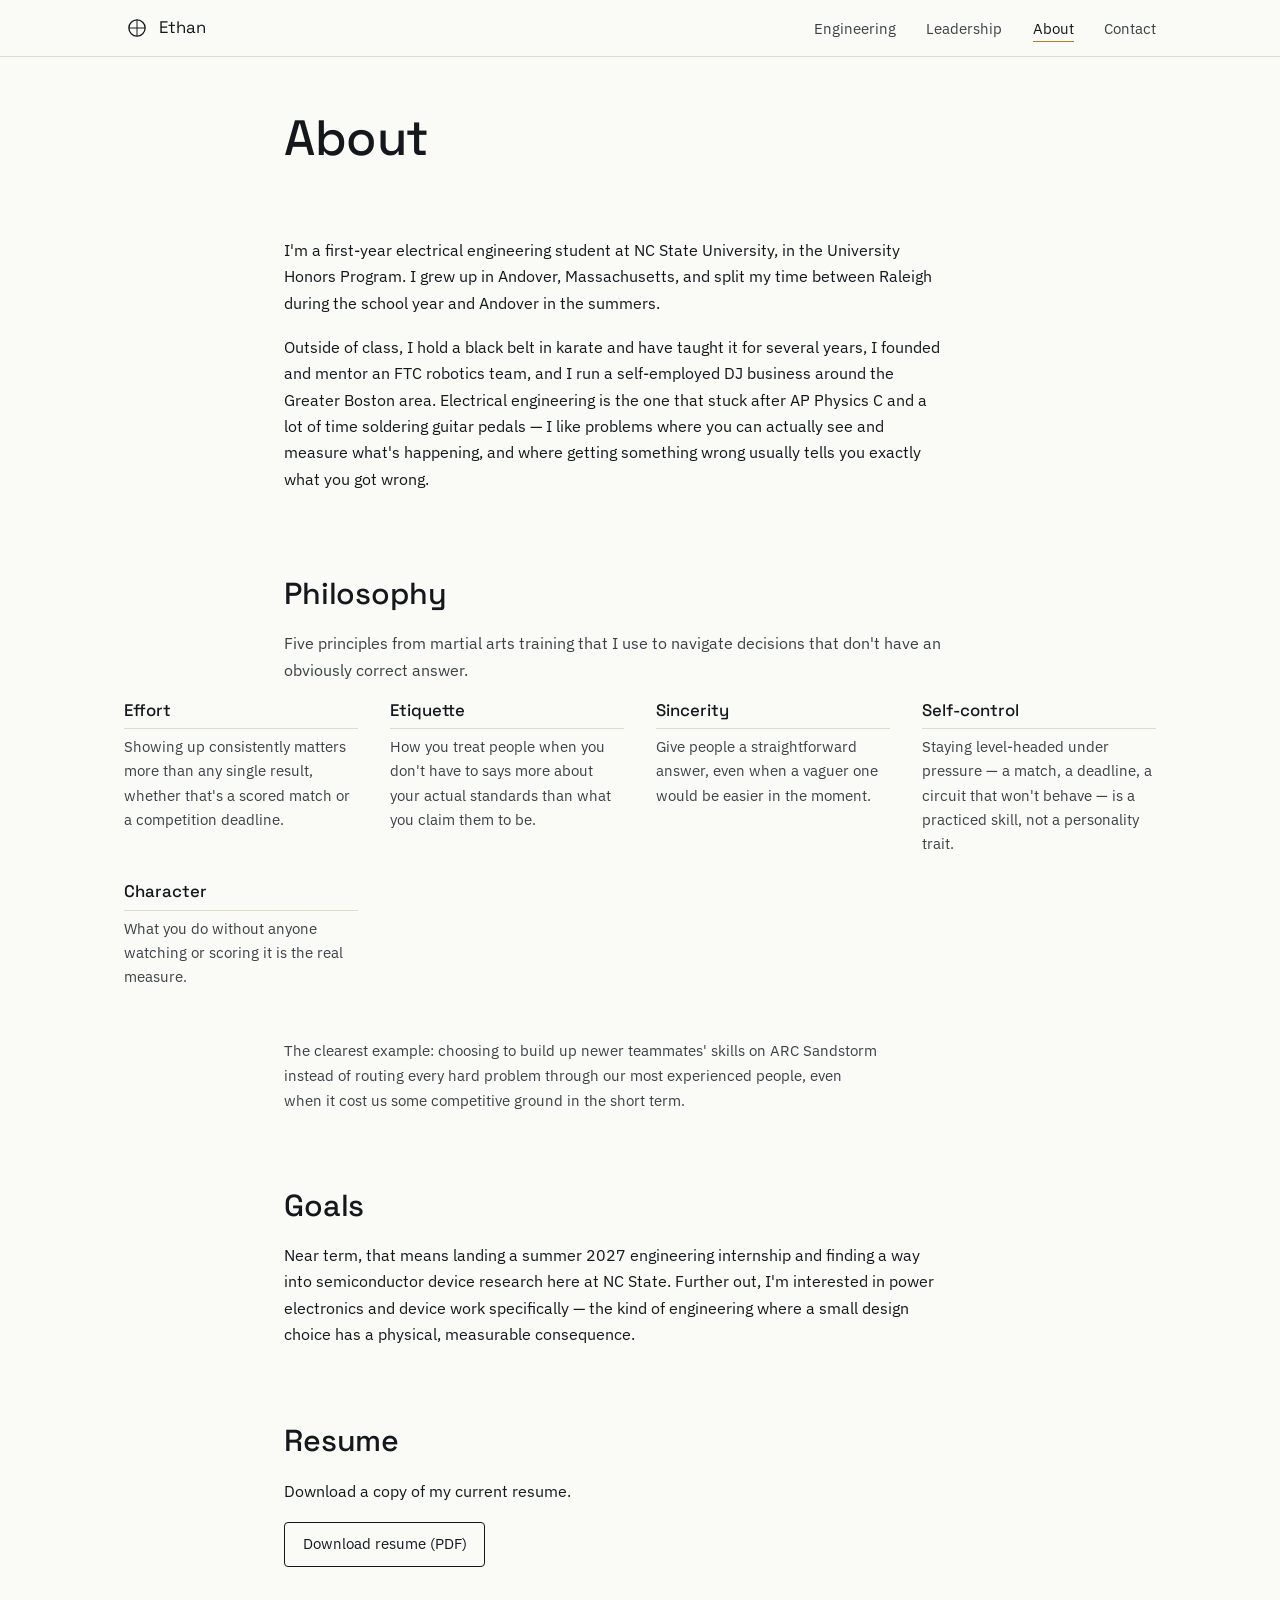
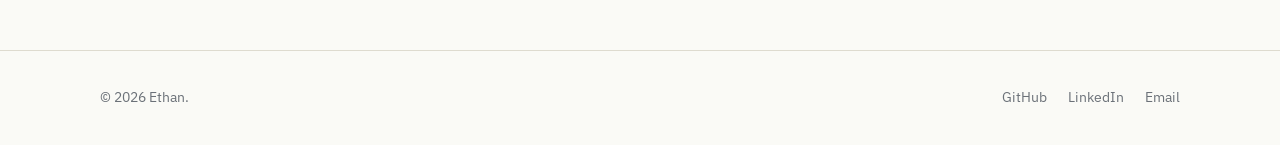
==== about.html @ 5ff0683a "Add files via upload First upload of site files." ====
<!DOCTYPE html>
<html lang="en">
<head>
<meta charset="UTF-8">
<meta name="viewport" content="width=device-width, initial-scale=1.0">
<title>About | Ethan</title>
<meta name="description" content="Background, the principles behind decisions, and where to find the resume.">
<link rel="preconnect" href="https://fonts.googleapis.com">
<link rel="preconnect" href="https://fonts.gstatic.com" crossorigin>
<link href="https://fonts.googleapis.com/css2?family=IBM+Plex+Mono:wght@400;500&family=IBM+Plex+Sans:wght@400;500&family=Space+Grotesk:wght@500;600&display=swap" rel="stylesheet">
<link rel="stylesheet" href="css/style.css">
<link rel="icon" href="images/favicon.svg" type="image/svg+xml">
</head>
<body>

<nav class="site-nav">
  <div class="nav-row">
    <a class="brand" href="index.html">
      <svg viewBox="0 0 32 32" aria-hidden="true"><circle cx="16" cy="16" r="10" fill="none" stroke="currentColor" stroke-width="1.6"/><path d="M16 6v20M6 16h20" stroke="currentColor" stroke-width="1.2"/></svg>
      Ethan
    </a>
    <button class="nav-toggle" aria-label="Toggle navigation" aria-expanded="false"><span></span></button>
    <ul class="nav-links">
      <li><a href="engineering.html">Engineering</a></li>
      <li><a href="leadership.html">Leadership</a></li>
      <li><a href="about.html" aria-current="page">About</a></li>
      <li><a href="contact.html">Contact</a></li>
    </ul>
  </div>
</nav>

<div class="page-head">
  <h1>About</h1>
</div>

<section class="max-doc tight" style="padding-bottom: 1rem;">
  <p>I'm a first-year electrical engineering student at NC State University, in the University Honors Program. I grew up in Andover, Massachusetts, and split my time between Raleigh during the school year and Andover in the summers.</p>
  <p>Outside of class, I hold a black belt in karate and have taught it for several years, I founded and mentor an FTC robotics team, and I run a self-employed DJ business around the Greater Boston area. Electrical engineering is the one that stuck after AP Physics C and a lot of time soldering guitar pedals — I like problems where you can actually see and measure what's happening, and where getting something wrong usually tells you exactly what you got wrong.</p>
</section>

<section>
  <div class="max-doc" style="padding: 0 1.5rem;">
    <h2>Philosophy</h2>
    <p style="color: var(--ink-soft);">Five principles from martial arts training that I use to navigate decisions that don't have an obviously correct answer.</p>
  </div>
  <div class="principles">
    <div class="principle"><h4>Effort</h4><p>Showing up consistently matters more than any single result, whether that's a scored match or a competition deadline.</p></div>
    <div class="principle"><h4>Etiquette</h4><p>How you treat people when you don't have to says more about your actual standards than what you claim them to be.</p></div>
    <div class="principle"><h4>Sincerity</h4><p>Give people a straightforward answer, even when a vaguer one would be easier in the moment.</p></div>
    <div class="principle"><h4>Self-control</h4><p>Staying level-headed under pressure — a match, a deadline, a circuit that won't behave — is a practiced skill, not a personality trait.</p></div>
    <div class="principle"><h4>Character</h4><p>What you do without anyone watching or scoring it is the real measure.</p></div>
  </div>
  <div class="max-doc" style="padding: 0 1.5rem;">
    <p style="color: var(--ink-soft); font-size: 0.95rem;">The clearest example: choosing to build up newer teammates' skills on ARC Sandstorm instead of routing every hard problem through our most experienced people, even when it cost us some competitive ground in the short term.</p>
  </div>
</section>

<section class="max-doc" style="padding-top: 0.5rem;">
  <h2>Goals</h2>
  <p>Near term, that means landing a summer 2027 engineering internship and finding a way into semiconductor device research here at NC State. Further out, I'm interested in power electronics and device work specifically — the kind of engineering where a small design choice has a physical, measurable consequence.</p>
</section>

<section class="max-doc" style="padding-top: 0.5rem;">
  <h2>Resume</h2>
  <p>Download a copy of my current resume.</p>
  <a class="btn" href="resume.pdf">Download resume (PDF)</a>
  <!-- Add your resume.pdf file to this folder before deploying, or point this href elsewhere -->
</section>

<footer class="site-footer">
  <div class="footer-row">
    <span>&copy; 2026 Ethan.</span>
    <ul class="footer-links">
      <li><a href="https://github.com/yourusername">GitHub</a></li>
      <li><a href="https://linkedin.com/in/yourusername">LinkedIn</a></li>
      <li><a href="mailto:you@example.com">Email</a></li>
    </ul>
  </div>
</footer>

<script src="js/main.js"></script>
</body>
</html>
---- css/style.css ----
/* ==========================================================================
   Design tokens
   ========================================================================== */
:root {
  --paper: #FAFAF6;
  --panel: #F2F0E7;
  --panel-line: #E2DFD2;
  --ink: #14181C;
  --ink-soft: #3C4147;
  --ink-muted: #6B7178;
  --line: #DEDBCF;
  --accent: #A97F2B;
  --accent-deep: #7C5D1E;
  --accent-paper: #F3ECDA;

  --font-display: 'Space Grotesk', sans-serif;
  --font-body: 'IBM Plex Sans', sans-serif;
  --font-mono: 'IBM Plex Mono', monospace;

  --max-doc: 760px;
  --max-wide: 1080px;
  --gap: 1.5rem;
}

/* ==========================================================================
   Reset & base
   ========================================================================== */
*, *::before, *::after { box-sizing: border-box; }
html { scroll-behavior: smooth; }
@media (prefers-reduced-motion: reduce) {
  html { scroll-behavior: auto; }
  * { animation-duration: 0.01ms !important; animation-iteration-count: 1 !important; transition-duration: 0.01ms !important; }
}

body {
  margin: 0;
  background: var(--paper);
  color: var(--ink);
  font-family: var(--font-body);
  font-size: 16px;
  line-height: 1.65;
  -webkit-font-smoothing: antialiased;
}

h1, h2, h3, h4 {
  font-family: var(--font-display);
  font-weight: 500;
  line-height: 1.15;
  margin: 0 0 0.6em;
  color: var(--ink);
}

h1 { font-size: clamp(2.1rem, 4vw, 3.1rem); letter-spacing: -0.01em; }
h2 { font-size: clamp(1.5rem, 2.6vw, 1.9rem); letter-spacing: -0.005em; }
h3 { font-size: 1.2rem; }

p { margin: 0 0 1.1em; max-width: 66ch; }
a { color: var(--ink); }

.max-doc { max-width: var(--max-doc); margin-left: auto; margin-right: auto; }
.max-wide { max-width: var(--max-wide); margin-left: auto; margin-right: auto; }

section { padding: 3.2rem 1.5rem; }
.tight { padding-top: 1rem; }

:focus-visible {
  outline: 2px solid var(--accent);
  outline-offset: 3px;
}

/* ==========================================================================
   Nav
   ========================================================================== */
.site-nav {
  position: sticky;
  top: 0;
  z-index: 20;
  background: rgba(250, 250, 246, 0.92);
  backdrop-filter: blur(6px);
  border-bottom: 1px solid var(--line);
}

.nav-row {
  max-width: var(--max-wide);
  margin: 0 auto;
  padding: 0.9rem 1.5rem;
  display: flex;
  align-items: center;
  justify-content: space-between;
}

.brand {
  display: flex;
  align-items: center;
  gap: 0.55rem;
  text-decoration: none;
  color: var(--ink);
  font-family: var(--font-display);
  font-size: 1.05rem;
}

.brand svg { width: 26px; height: 26px; flex: none; }

.nav-links {
  display: flex;
  gap: 1.9rem;
  list-style: none;
  margin: 0;
  padding: 0;
}

.nav-links a {
  text-decoration: none;
  color: var(--ink-soft);
  font-size: 0.96rem;
  padding-bottom: 3px;
  border-bottom: 1px solid transparent;
  transition: border-color 0.15s ease, color 0.15s ease;
}

.nav-links a:hover,
.nav-links a[aria-current="page"] {
  color: var(--ink);
  border-bottom-color: var(--accent);
}

.nav-toggle {
  display: none;
  background: none;
  border: 1px solid var(--line);
  border-radius: 4px;
  width: 38px;
  height: 34px;
  cursor: pointer;
}
.nav-toggle span, .nav-toggle::before, .nav-toggle::after {
  content: "";
  display: block;
  width: 18px;
  height: 1.5px;
  background: var(--ink);
  margin: 4px auto;
}

@media (max-width: 720px) {
  .nav-toggle { display: block; }
  .nav-links {
    position: absolute;
    top: 100%;
    left: 0;
    right: 0;
    background: var(--paper);
    border-bottom: 1px solid var(--line);
    flex-direction: column;
    gap: 0;
    padding: 0.5rem 1.5rem 1rem;
    display: none;
  }
  .nav-links.open { display: flex; }
  .nav-links a { display: block; padding: 0.65rem 0; border-bottom: 1px solid var(--line); }
  .nav-links a:hover, .nav-links a[aria-current="page"] { border-bottom-color: var(--line); }
}

/* ==========================================================================
   Hero
   ========================================================================== */
.hero {
  padding: 4rem 1.5rem 3rem;
  display: grid;
  grid-template-columns: 1.3fr 1fr;
  gap: 3rem;
  max-width: var(--max-wide);
  margin: 0 auto;
  align-items: start;
  opacity: 0;
  animation: rise 0.6s ease forwards;
}

@keyframes rise {
  from { opacity: 0; transform: translateY(10px); }
  to { opacity: 1; transform: translateY(0); }
}
@media (prefers-reduced-motion: reduce) {
  .hero { animation: none; opacity: 1; }
}

.hero .lede { font-size: 1.1rem; color: var(--ink-soft); max-width: 52ch; }

.spec-panel {
  border: 1px solid var(--line);
  background: var(--panel);
  border-radius: 6px;
  padding: 1.4rem 1.5rem;
}

.spec-panel h2 {
  font-size: 0.82rem;
  font-family: var(--font-mono);
  font-weight: 400;
  text-transform: none;
  color: var(--ink-muted);
  margin-bottom: 1rem;
  letter-spacing: 0.01em;
}

.spec-row {
  display: flex;
  justify-content: space-between;
  gap: 1rem;
  font-family: var(--font-mono);
  font-size: 0.86rem;
  padding: 0.5rem 0;
  border-top: 1px solid var(--panel-line);
}
.spec-row:first-of-type { border-top: none; }
.spec-row dt { color: var(--ink-muted); }
.spec-row dd { margin: 0; text-align: right; color: var(--ink); }

@media (max-width: 860px) {
  .hero { grid-template-columns: 1fr; }
}

/* ==========================================================================
   Pillar grid (home)
   ========================================================================== */
.pillars {
  max-width: var(--max-wide);
  margin: 0 auto;
  padding: 1rem 1.5rem 3.5rem;
  display: grid;
  grid-template-columns: repeat(3, 1fr);
  gap: 1.25rem;
}

.pillar {
  border: 1px solid var(--line);
  border-radius: 6px;
  padding: 1.6rem;
  text-decoration: none;
  color: var(--ink);
  display: block;
  transition: border-color 0.15s ease, background 0.15s ease;
}
.pillar:hover { border-color: var(--accent); background: var(--accent-paper); }

.pillar svg { width: 30px; height: 30px; stroke: var(--accent-deep); margin-bottom: 1rem; }
.pillar h3 { margin-bottom: 0.4rem; }
.pillar p { font-size: 0.94rem; color: var(--ink-soft); margin-bottom: 0; }

@media (max-width: 860px) {
  .pillars { grid-template-columns: 1fr; }
}

/* ==========================================================================
   Feature callout (home)
   ========================================================================== */
.feature {
  max-width: var(--max-wide);
  margin: 0 auto 3.5rem;
  padding: 0 1.5rem;
}

.feature-panel {
  border: 1px solid var(--line);
  border-left: 3px solid var(--accent);
  border-radius: 0 6px 6px 0;
  padding: 1.8rem 2rem;
  display: grid;
  grid-template-columns: 1fr auto;
  gap: 1.5rem;
  align-items: center;
}

.feature-panel p { margin-bottom: 0.9rem; color: var(--ink-soft); }
.feature-panel .cta { white-space: nowrap; }

@media (max-width: 700px) {
  .feature-panel { grid-template-columns: 1fr; }
}

/* ==========================================================================
   Links / buttons
   ========================================================================== */
.link {
  color: var(--accent-deep);
  text-decoration: underline;
  text-decoration-color: var(--line);
  text-underline-offset: 3px;
  transition: text-decoration-color 0.15s ease;
}
.link:hover { text-decoration-color: var(--accent-deep); }

.btn {
  display: inline-block;
  border: 1px solid var(--ink);
  color: var(--ink);
  text-decoration: none;
  padding: 0.6rem 1.1rem;
  border-radius: 4px;
  font-size: 0.92rem;
  transition: background 0.15s ease, color 0.15s ease;
}
.btn:hover { background: var(--ink); color: var(--paper); }

/* ==========================================================================
   Page header (interior pages)
   ========================================================================== */
.page-head {
  max-width: var(--max-doc);
  margin: 0 auto;
  padding: 3.2rem 1.5rem 1.6rem;
}
.page-head p { color: var(--ink-soft); font-size: 1.05rem; }

/* ==========================================================================
   Entry (project / role) blocks
   ========================================================================== */
.entry-group {
  max-width: var(--max-wide);
  margin: 0 auto;
  padding: 0 1.5rem 3rem;
}

.entry {
  border-top: 1px solid var(--line);
  padding: 2.2rem 0;
  display: grid;
  grid-template-columns: 220px 1fr;
  gap: 2rem;
}

.entry:last-child { border-bottom: 1px solid var(--line); }

.entry .thumb {
  border: 1px dashed var(--line);
  border-radius: 6px;
  aspect-ratio: 4 / 3;
  display: flex;
  align-items: center;
  justify-content: center;
  color: var(--ink-muted);
  font-size: 0.82rem;
  text-align: center;
  padding: 1rem;
  background: var(--panel);
}

.entry-body h3 { margin-bottom: 0.5rem; }

.spec-strip {
  display: flex;
  flex-wrap: wrap;
  gap: 0.4rem 1.4rem;
  font-family: var(--font-mono);
  font-size: 0.82rem;
  color: var(--ink-muted);
  margin: 0.6rem 0 1rem;
  padding-bottom: 1rem;
  border-bottom: 1px solid var(--panel-line);
}
.spec-strip span b { color: var(--ink-soft); font-weight: 400; }

.status-tag {
  display: inline-block;
  font-family: var(--font-mono);
  font-size: 0.78rem;
  color: var(--accent-deep);
  border: 1px solid var(--accent);
  background: var(--accent-paper);
  border-radius: 3px;
  padding: 0.1rem 0.5rem;
}

.entry.no-thumb { grid-template-columns: 1fr; }

@media (max-width: 720px) {
  .entry { grid-template-columns: 1fr; }
  .entry .thumb { aspect-ratio: 16 / 9; }
}

/* ==========================================================================
   Philosophy list (about)
   ========================================================================== */
.principles {
  max-width: var(--max-wide);
  margin: 0 auto;
  padding: 0 1.5rem 3rem;
  display: grid;
  grid-template-columns: repeat(auto-fit, minmax(190px, 1fr));
  gap: 1.6rem 2rem;
}

.principle h4 {
  font-family: var(--font-display);
  font-size: 1.05rem;
  margin-bottom: 0.4rem;
  padding-bottom: 0.5rem;
  border-bottom: 1px solid var(--line);
}
.principle p { font-size: 0.92rem; color: var(--ink-soft); margin-bottom: 0; }

/* ==========================================================================
   Footer
   ========================================================================== */
.site-footer {
  border-top: 1px solid var(--line);
  margin-top: 2rem;
  padding: 2.2rem 1.5rem;
}
.footer-row {
  max-width: var(--max-wide);
  margin: 0 auto;
  display: flex;
  justify-content: space-between;
  flex-wrap: wrap;
  gap: 1rem;
  font-size: 0.88rem;
  color: var(--ink-muted);
}
.footer-links { display: flex; gap: 1.3rem; list-style: none; margin: 0; padding: 0; }
.footer-links a { color: var(--ink-muted); text-decoration: none; }
.footer-links a:hover { color: var(--accent-deep); }
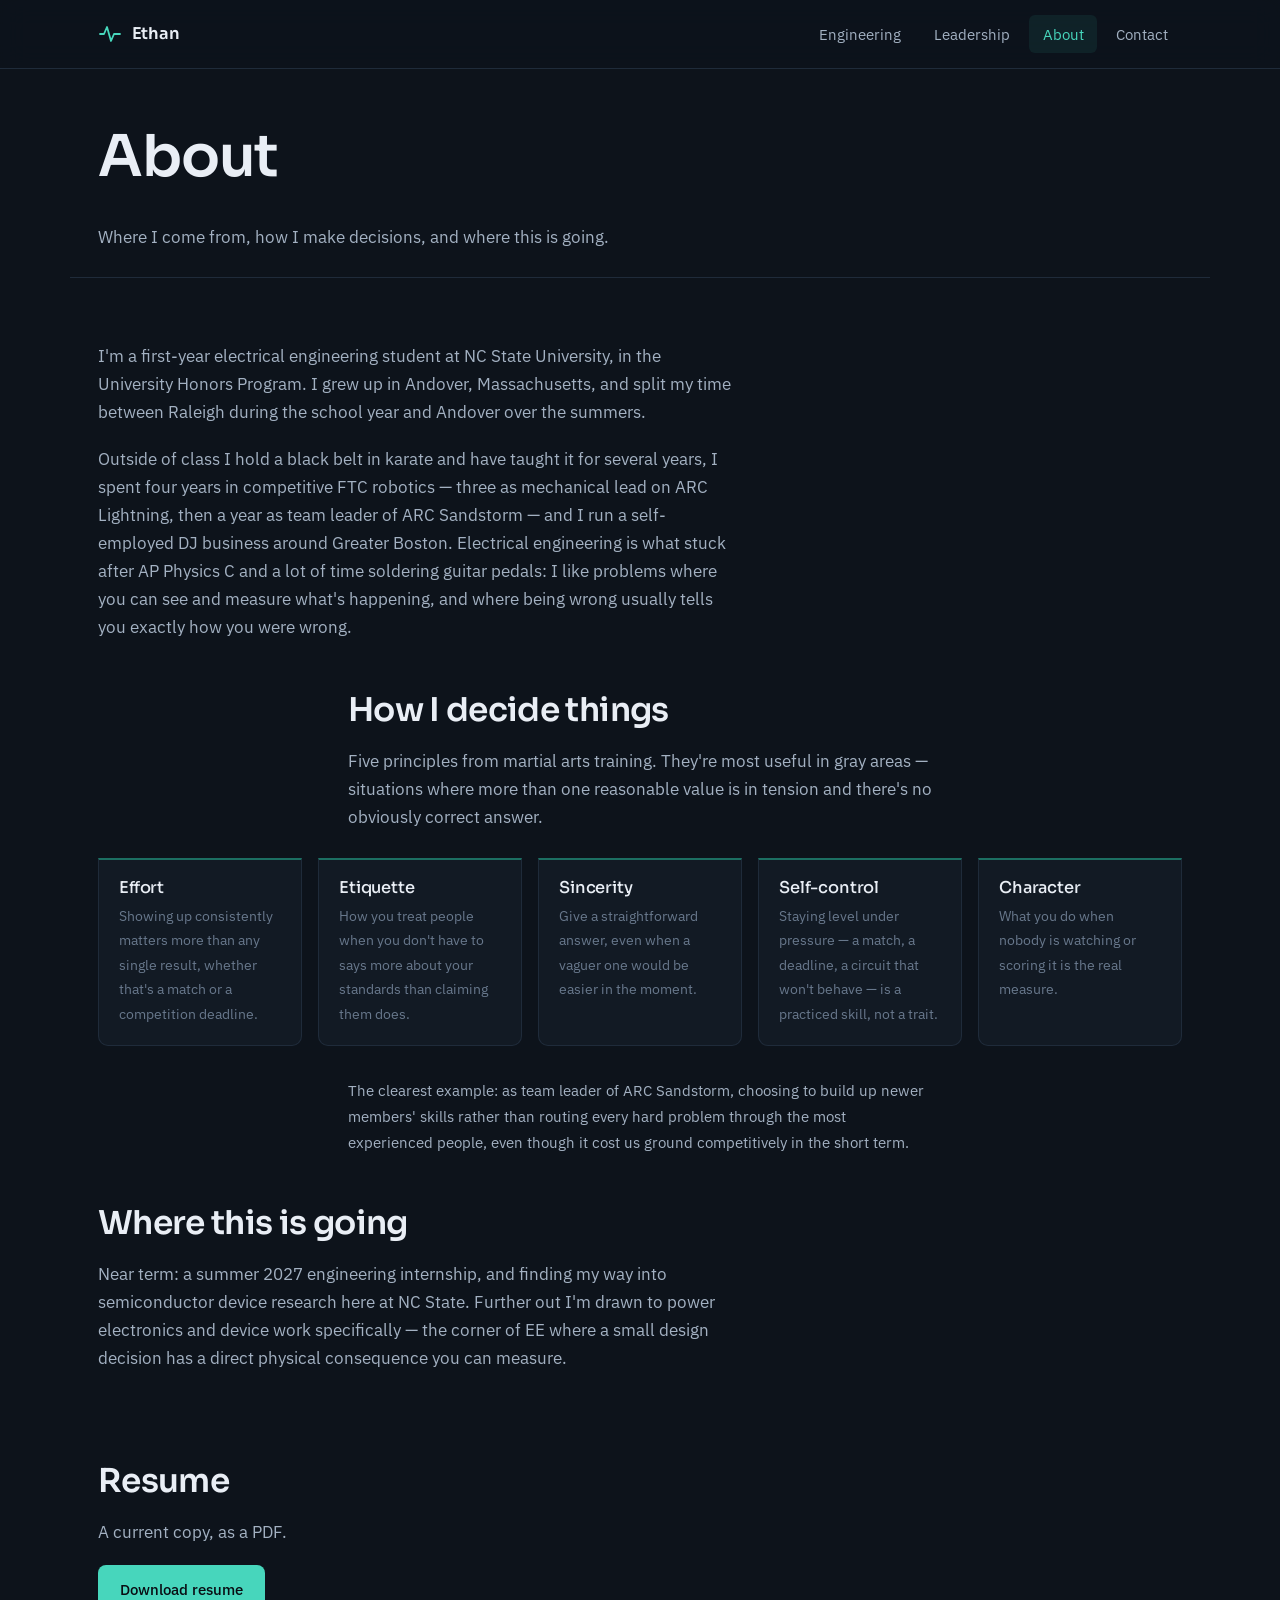
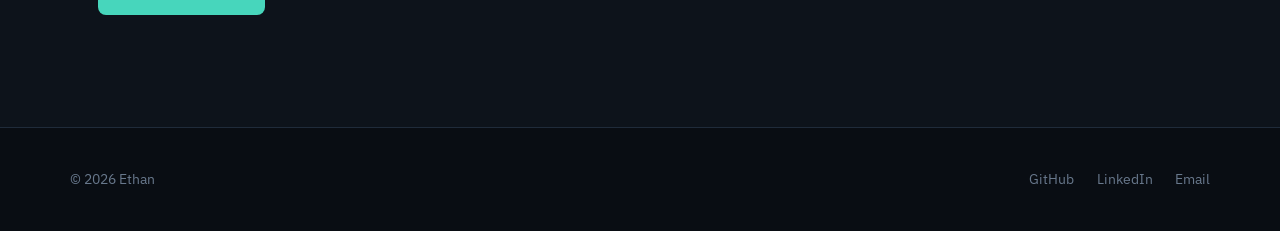
==== commit d9b179bb: "Version 2 upload." ====
--- a/about.html
+++ b/about.html
@@ -4,10 +4,10 @@
 <meta charset="UTF-8">
 <meta name="viewport" content="width=device-width, initial-scale=1.0">
 <title>About | Ethan</title>
-<meta name="description" content="Background, the principles behind decisions, and where to find the resume.">
+<meta name="description" content="Background, the principles behind how I make decisions, and my resume.">
 <link rel="preconnect" href="https://fonts.googleapis.com">
 <link rel="preconnect" href="https://fonts.gstatic.com" crossorigin>
-<link href="https://fonts.googleapis.com/css2?family=IBM+Plex+Mono:wght@400;500&family=IBM+Plex+Sans:wght@400;500&family=Space+Grotesk:wght@500;600&display=swap" rel="stylesheet">
+<link href="https://fonts.googleapis.com/css2?family=IBM+Plex+Sans:wght@400;500&family=JetBrains+Mono:wght@400;500&family=Sora:wght@500;600&display=swap" rel="stylesheet">
 <link rel="stylesheet" href="css/style.css">
 <link rel="icon" href="images/favicon.svg" type="image/svg+xml">
 </head>
@@ -16,7 +16,7 @@
 <nav class="site-nav">
   <div class="nav-row">
     <a class="brand" href="index.html">
-      <svg viewBox="0 0 32 32" aria-hidden="true"><circle cx="16" cy="16" r="10" fill="none" stroke="currentColor" stroke-width="1.6"/><path d="M16 6v20M6 16h20" stroke="currentColor" stroke-width="1.2"/></svg>
+      <svg viewBox="0 0 24 24" fill="none" stroke="currentColor" stroke-width="1.8" stroke-linecap="round" stroke-linejoin="round" aria-hidden="true"><path d="M2 12h4l3-7 4 14 3-7h6"/></svg>
       Ethan
     </a>
     <button class="nav-toggle" aria-label="Toggle navigation" aria-expanded="false"><span></span></button>
@@ -31,45 +31,54 @@
 
 <div class="page-head">
   <h1>About</h1>
+  <p>Where I come from, how I make decisions, and where this is going.</p>
 </div>
 
-<section class="max-doc tight" style="padding-bottom: 1rem;">
-  <p>I'm a first-year electrical engineering student at NC State University, in the University Honors Program. I grew up in Andover, Massachusetts, and split my time between Raleigh during the school year and Andover in the summers.</p>
-  <p>Outside of class, I hold a black belt in karate and have taught it for several years, I founded and mentor an FTC robotics team, and I run a self-employed DJ business around the Greater Boston area. Electrical engineering is the one that stuck after AP Physics C and a lot of time soldering guitar pedals — I like problems where you can actually see and measure what's happening, and where getting something wrong usually tells you exactly what you got wrong.</p>
-</section>
-
-<section>
-  <div class="max-doc" style="padding: 0 1.5rem;">
-    <h2>Philosophy</h2>
-    <p style="color: var(--ink-soft);">Five principles from martial arts training that I use to navigate decisions that don't have an obviously correct answer.</p>
-  </div>
-  <div class="principles">
-    <div class="principle"><h4>Effort</h4><p>Showing up consistently matters more than any single result, whether that's a scored match or a competition deadline.</p></div>
-    <div class="principle"><h4>Etiquette</h4><p>How you treat people when you don't have to says more about your actual standards than what you claim them to be.</p></div>
-    <div class="principle"><h4>Sincerity</h4><p>Give people a straightforward answer, even when a vaguer one would be easier in the moment.</p></div>
-    <div class="principle"><h4>Self-control</h4><p>Staying level-headed under pressure — a match, a deadline, a circuit that won't behave — is a practiced skill, not a personality trait.</p></div>
-    <div class="principle"><h4>Character</h4><p>What you do without anyone watching or scoring it is the real measure.</p></div>
-  </div>
-  <div class="max-doc" style="padding: 0 1.5rem;">
-    <p style="color: var(--ink-soft); font-size: 0.95rem;">The clearest example: choosing to build up newer teammates' skills on ARC Sandstorm instead of routing every hard problem through our most experienced people, even when it cost us some competitive ground in the short term.</p>
+<section class="wide" style="padding-bottom:1rem;">
+  <div style="max-width:64ch;">
+    <p>I'm a first-year electrical engineering student at NC State University, in the University Honors Program. I grew up in Andover, Massachusetts, and split my time between Raleigh during the school year and Andover over the summers.</p>
+    <p>Outside of class I hold a black belt in karate and have taught it for several years, I spent four years in competitive FTC robotics — three as mechanical lead on ARC Lightning, then a year as team leader of ARC Sandstorm — and I run a self-employed DJ business around Greater Boston. Electrical engineering is what stuck after AP Physics C and a lot of time soldering guitar pedals: I like problems where you can see and measure what's happening, and where being wrong usually tells you exactly how you were wrong.</p>
   </div>
 </section>
 
-<section class="max-doc" style="padding-top: 0.5rem;">
-  <h2>Goals</h2>
-  <p>Near term, that means landing a summer 2027 engineering internship and finding a way into semiconductor device research here at NC State. Further out, I'm interested in power electronics and device work specifically — the kind of engineering where a small design choice has a physical, measurable consequence.</p>
+<section style="padding-top:1rem; padding-bottom:1rem;">
+  <div class="wide" style="padding-inline:0;">
+    <div style="max-width:64ch; padding-inline:1.75rem; margin-inline:auto;">
+      <h2>How I decide things</h2>
+      <p>Five principles from martial arts training. They're most useful in gray areas — situations where more than one reasonable value is in tension and there's no obviously correct answer.</p>
+    </div>
+  </div>
+  <div class="principles">
+    <div class="principle"><h4>Effort</h4><p>Showing up consistently matters more than any single result, whether that's a match or a competition deadline.</p></div>
+    <div class="principle"><h4>Etiquette</h4><p>How you treat people when you don't have to says more about your standards than claiming them does.</p></div>
+    <div class="principle"><h4>Sincerity</h4><p>Give a straightforward answer, even when a vaguer one would be easier in the moment.</p></div>
+    <div class="principle"><h4>Self-control</h4><p>Staying level under pressure — a match, a deadline, a circuit that won't behave — is a practiced skill, not a trait.</p></div>
+    <div class="principle"><h4>Character</h4><p>What you do when nobody is watching or scoring it is the real measure.</p></div>
+  </div>
+  <div style="max-width:64ch; padding-inline:1.75rem; margin-inline:auto;">
+    <p style="font-size:0.95rem;">The clearest example: as team leader of ARC Sandstorm, choosing to build up newer members' skills rather than routing every hard problem through the most experienced people, even though it cost us ground competitively in the short term.</p>
+  </div>
 </section>
 
-<section class="max-doc" style="padding-top: 0.5rem;">
-  <h2>Resume</h2>
-  <p>Download a copy of my current resume.</p>
-  <a class="btn" href="resume.pdf">Download resume (PDF)</a>
-  <!-- Add your resume.pdf file to this folder before deploying, or point this href elsewhere -->
+<section class="wide" style="padding-top:1rem;">
+  <div style="max-width:64ch;">
+    <h2>Where this is going</h2>
+    <p>Near term: a summer 2027 engineering internship, and finding my way into semiconductor device research here at NC State. Further out I'm drawn to power electronics and device work specifically — the corner of EE where a small design decision has a direct physical consequence you can measure.</p>
+  </div>
+</section>
+
+<section class="wide" style="padding-top:0.5rem;">
+  <div style="max-width:64ch;">
+    <h2>Resume</h2>
+    <p>A current copy, as a PDF.</p>
+    <a class="btn btn-primary" href="resume.pdf">Download resume</a>
+    <!-- Add your resume.pdf to this folder before deploying, or point this href elsewhere -->
+  </div>
 </section>
 
 <footer class="site-footer">
   <div class="footer-row">
-    <span>&copy; 2026 Ethan.</span>
+    <span>&copy; 2026 Ethan</span>
     <ul class="footer-links">
       <li><a href="https://github.com/yourusername">GitHub</a></li>
       <li><a href="https://linkedin.com/in/yourusername">LinkedIn</a></li>
--- a/css/style.css
+++ b/css/style.css
@@ -1,71 +1,94 @@
 /* ==========================================================================
-   Design tokens
+   Tokens
    ========================================================================== */
 :root {
-  --paper: #FAFAF6;
-  --panel: #F2F0E7;
-  --panel-line: #E2DFD2;
-  --ink: #14181C;
-  --ink-soft: #3C4147;
-  --ink-muted: #6B7178;
-  --line: #DEDBCF;
-  --accent: #A97F2B;
-  --accent-deep: #7C5D1E;
-  --accent-paper: #F3ECDA;
-
-  --font-display: 'Space Grotesk', sans-serif;
+  --void: #090D13;
+  --base: #0D131B;
+  --panel: #121A24;
+  --panel-hi: #17212D;
+  --line: #1F2B3A;
+  --line-hi: #2E3F55;
+
+  --text: #E9EEF5;
+  --text-soft: #A3B1C2;
+  --text-dim: #68788C;
+
+  /* Signal = engineering. Power = leadership. Encodes section, not decoration. */
+  --signal: #47D6BC;
+  --signal-deep: #1C6F62;
+  --signal-wash: rgba(71, 214, 188, 0.08);
+  --power: #E9A542;
+  --power-deep: #7A5416;
+  --power-wash: rgba(233, 165, 66, 0.08);
+
+  --accent: var(--signal);
+  --accent-deep: var(--signal-deep);
+  --accent-wash: var(--signal-wash);
+
+  --font-display: 'Sora', sans-serif;
   --font-body: 'IBM Plex Sans', sans-serif;
-  --font-mono: 'IBM Plex Mono', monospace;
-
-  --max-doc: 760px;
-  --max-wide: 1080px;
-  --gap: 1.5rem;
-}
-
-/* ==========================================================================
-   Reset & base
+  --font-mono: 'JetBrains Mono', monospace;
+
+  --doc: 720px;
+  --wide: 1140px;
+}
+
+body.t-power { --accent: var(--power); --accent-deep: var(--power-deep); --accent-wash: var(--power-wash); }
+
+/* ==========================================================================
+   Base
    ========================================================================== */
 *, *::before, *::after { box-sizing: border-box; }
 html { scroll-behavior: smooth; }
+
 @media (prefers-reduced-motion: reduce) {
   html { scroll-behavior: auto; }
-  * { animation-duration: 0.01ms !important; animation-iteration-count: 1 !important; transition-duration: 0.01ms !important; }
+  *, *::before, *::after {
+    animation-duration: 0.01ms !important;
+    animation-iteration-count: 1 !important;
+    transition-duration: 0.01ms !important;
+  }
 }
 
 body {
   margin: 0;
-  background: var(--paper);
-  color: var(--ink);
+  background: var(--base);
+  color: var(--text);
   font-family: var(--font-body);
-  font-size: 16px;
-  line-height: 1.65;
+  font-size: 16.5px;
+  line-height: 1.7;
   -webkit-font-smoothing: antialiased;
 }
 
 h1, h2, h3, h4 {
   font-family: var(--font-display);
-  font-weight: 500;
-  line-height: 1.15;
-  margin: 0 0 0.6em;
-  color: var(--ink);
-}
-
-h1 { font-size: clamp(2.1rem, 4vw, 3.1rem); letter-spacing: -0.01em; }
-h2 { font-size: clamp(1.5rem, 2.6vw, 1.9rem); letter-spacing: -0.005em; }
-h3 { font-size: 1.2rem; }
-
-p { margin: 0 0 1.1em; max-width: 66ch; }
-a { color: var(--ink); }
-
-.max-doc { max-width: var(--max-doc); margin-left: auto; margin-right: auto; }
-.max-wide { max-width: var(--max-wide); margin-left: auto; margin-right: auto; }
-
-section { padding: 3.2rem 1.5rem; }
-.tight { padding-top: 1rem; }
-
-:focus-visible {
-  outline: 2px solid var(--accent);
-  outline-offset: 3px;
+  font-weight: 600;
+  line-height: 1.12;
+  letter-spacing: -0.02em;
+  margin: 0 0 0.55em;
+  color: var(--text);
+}
+
+h1 { font-size: clamp(2.3rem, 5vw, 3.6rem); }
+h2 { font-size: clamp(1.5rem, 3vw, 2.05rem); }
+h3 { font-size: 1.28rem; letter-spacing: -0.015em; }
+h4 { font-size: 1.02rem; font-weight: 500; letter-spacing: -0.01em; }
+
+p { margin: 0 0 1.15em; max-width: 68ch; color: var(--text-soft); }
+a { color: inherit; }
+
+.doc { max-width: var(--doc); margin-inline: auto; }
+.wide { max-width: var(--wide); margin-inline: auto; }
+section { padding: 4rem 1.75rem; }
+
+:focus-visible { outline: 2px solid var(--accent); outline-offset: 3px; border-radius: 2px; }
+::selection { background: var(--accent); color: var(--void); }
+
+.meta {
+  font-family: var(--font-mono);
+  font-size: 0.76rem;
+  letter-spacing: 0.04em;
+  color: var(--text-dim);
 }
 
 /* ==========================================================================
@@ -74,349 +97,416 @@
 .site-nav {
   position: sticky;
   top: 0;
-  z-index: 20;
-  background: rgba(250, 250, 246, 0.92);
-  backdrop-filter: blur(6px);
+  z-index: 30;
+  background: rgba(13, 19, 27, 0.82);
+  backdrop-filter: blur(14px) saturate(1.4);
   border-bottom: 1px solid var(--line);
 }
 
 .nav-row {
-  max-width: var(--max-wide);
-  margin: 0 auto;
-  padding: 0.9rem 1.5rem;
+  max-width: var(--wide);
+  margin-inline: auto;
+  padding: 0.95rem 1.75rem;
   display: flex;
   align-items: center;
   justify-content: space-between;
 }
 
 .brand {
-  display: flex;
+  display: inline-flex;
   align-items: center;
-  gap: 0.55rem;
+  gap: 0.6rem;
   text-decoration: none;
-  color: var(--ink);
   font-family: var(--font-display);
-  font-size: 1.05rem;
-}
-
-.brand svg { width: 26px; height: 26px; flex: none; }
-
-.nav-links {
-  display: flex;
-  gap: 1.9rem;
-  list-style: none;
-  margin: 0;
-  padding: 0;
-}
+  font-weight: 600;
+  font-size: 1.02rem;
+  letter-spacing: -0.01em;
+}
+.brand svg { width: 24px; height: 24px; flex: none; color: var(--accent); }
+
+.nav-links { display: flex; gap: 0.35rem; list-style: none; margin: 0; padding: 0; }
 
 .nav-links a {
+  display: block;
   text-decoration: none;
-  color: var(--ink-soft);
-  font-size: 0.96rem;
-  padding-bottom: 3px;
-  border-bottom: 1px solid transparent;
-  transition: border-color 0.15s ease, color 0.15s ease;
-}
-
-.nav-links a:hover,
-.nav-links a[aria-current="page"] {
-  color: var(--ink);
-  border-bottom-color: var(--accent);
-}
+  color: var(--text-soft);
+  font-size: 0.93rem;
+  padding: 0.4rem 0.85rem;
+  border-radius: 6px;
+  transition: color 0.18s ease, background 0.18s ease;
+}
+.nav-links a:hover { color: var(--text); background: var(--panel-hi); }
+.nav-links a[aria-current="page"] { color: var(--accent); background: var(--accent-wash); }
 
 .nav-toggle {
   display: none;
-  background: none;
-  border: 1px solid var(--line);
-  border-radius: 4px;
-  width: 38px;
-  height: 34px;
+  background: var(--panel);
+  border: 1px solid var(--line);
+  border-radius: 7px;
+  width: 40px; height: 36px;
   cursor: pointer;
+  padding: 0;
 }
 .nav-toggle span, .nav-toggle::before, .nav-toggle::after {
-  content: "";
-  display: block;
-  width: 18px;
-  height: 1.5px;
-  background: var(--ink);
-  margin: 4px auto;
-}
-
-@media (max-width: 720px) {
+  content: ""; display: block;
+  width: 17px; height: 1.5px;
+  background: var(--text-soft);
+  margin: 4.5px auto;
+}
+
+@media (max-width: 760px) {
   .nav-toggle { display: block; }
   .nav-links {
-    position: absolute;
-    top: 100%;
-    left: 0;
-    right: 0;
-    background: var(--paper);
+    position: absolute; top: 100%; left: 0; right: 0;
+    flex-direction: column; gap: 0;
+    background: var(--base);
     border-bottom: 1px solid var(--line);
-    flex-direction: column;
-    gap: 0;
-    padding: 0.5rem 1.5rem 1rem;
+    padding: 0.6rem 1.75rem 1.1rem;
     display: none;
   }
   .nav-links.open { display: flex; }
-  .nav-links a { display: block; padding: 0.65rem 0; border-bottom: 1px solid var(--line); }
-  .nav-links a:hover, .nav-links a[aria-current="page"] { border-bottom-color: var(--line); }
+  .nav-links a { padding: 0.7rem 0.6rem; }
 }
 
 /* ==========================================================================
    Hero
    ========================================================================== */
 .hero {
-  padding: 4rem 1.5rem 3rem;
+  position: relative;
+  max-width: var(--wide);
+  margin-inline: auto;
+  padding: 4.5rem 1.75rem 3rem;
   display: grid;
-  grid-template-columns: 1.3fr 1fr;
-  gap: 3rem;
-  max-width: var(--max-wide);
-  margin: 0 auto;
-  align-items: start;
-  opacity: 0;
-  animation: rise 0.6s ease forwards;
-}
-
-@keyframes rise {
-  from { opacity: 0; transform: translateY(10px); }
-  to { opacity: 1; transform: translateY(0); }
-}
-@media (prefers-reduced-motion: reduce) {
-  .hero { animation: none; opacity: 1; }
-}
-
-.hero .lede { font-size: 1.1rem; color: var(--ink-soft); max-width: 52ch; }
-
-.spec-panel {
-  border: 1px solid var(--line);
-  background: var(--panel);
-  border-radius: 6px;
-  padding: 1.4rem 1.5rem;
-}
-
-.spec-panel h2 {
-  font-size: 0.82rem;
-  font-family: var(--font-mono);
-  font-weight: 400;
-  text-transform: none;
-  color: var(--ink-muted);
-  margin-bottom: 1rem;
-  letter-spacing: 0.01em;
-}
-
-.spec-row {
-  display: flex;
-  justify-content: space-between;
-  gap: 1rem;
-  font-family: var(--font-mono);
-  font-size: 0.86rem;
-  padding: 0.5rem 0;
-  border-top: 1px solid var(--panel-line);
-}
-.spec-row:first-of-type { border-top: none; }
-.spec-row dt { color: var(--ink-muted); }
-.spec-row dd { margin: 0; text-align: right; color: var(--ink); }
-
-@media (max-width: 860px) {
-  .hero { grid-template-columns: 1fr; }
-}
-
-/* ==========================================================================
-   Pillar grid (home)
+  grid-template-columns: 1.25fr 0.95fr;
+  gap: 3.5rem;
+  align-items: center;
+}
+
+.hero h1 { margin-bottom: 0.5em; }
+.hero .lede { font-size: 1.12rem; max-width: 46ch; }
+
+.eyebrow {
+  display: inline-flex;
+  align-items: center;
+  gap: 0.55rem;
+  font-family: var(--font-mono);
+  font-size: 0.75rem;
+  letter-spacing: 0.06em;
+  color: var(--accent);
+  margin-bottom: 1.4rem;
+}
+.eyebrow::before {
+  content: "";
+  width: 7px; height: 7px;
+  border-radius: 50%;
+  background: var(--accent);
+  box-shadow: 0 0 0 4px var(--accent-wash);
+}
+
+.hero-actions { display: flex; flex-wrap: wrap; gap: 0.75rem; margin-top: 1.8rem; }
+
+.scope {
+  border: 1px solid var(--line);
+  border-radius: 14px;
+  background:
+    linear-gradient(var(--line) 1px, transparent 1px) 0 0 / 100% 34px,
+    linear-gradient(90deg, var(--line) 1px, transparent 1px) 0 0 / 34px 100%,
+    var(--panel);
+  padding: 1.1rem;
+  position: relative;
+  overflow: hidden;
+}
+.scope svg { display: block; width: 100%; height: auto; position: relative; z-index: 1; }
+
+.trace {
+  fill: none;
+  stroke: var(--signal);
+  stroke-width: 2;
+  stroke-linecap: round;
+  stroke-linejoin: round;
+  stroke-dasharray: 1400;
+  stroke-dashoffset: 1400;
+  animation: draw 2.2s cubic-bezier(0.4, 0, 0.2, 1) 0.3s forwards;
+}
+.trace-2 { stroke: var(--power); opacity: 0.5; animation-delay: 0.8s; }
+
+@keyframes draw { to { stroke-dashoffset: 0; } }
+@media (prefers-reduced-motion: reduce) { .trace { stroke-dashoffset: 0; } }
+
+.scope-readout {
+  position: relative; z-index: 1;
+  display: flex; justify-content: space-between; gap: 1rem;
+  margin-top: 0.9rem; padding-top: 0.8rem;
+  border-top: 1px solid var(--line);
+}
+.scope-readout div { font-family: var(--font-mono); font-size: 0.71rem; color: var(--text-dim); }
+.scope-readout b { display: block; font-weight: 500; color: var(--text-soft); font-size: 0.79rem; }
+
+@media (max-width: 900px) {
+  .hero { grid-template-columns: 1fr; gap: 2.5rem; padding-top: 3rem; }
+}
+
+/* ==========================================================================
+   Buttons
+   ========================================================================== */
+.btn {
+  display: inline-block;
+  text-decoration: none;
+  font-size: 0.93rem;
+  font-weight: 500;
+  padding: 0.7rem 1.3rem;
+  border-radius: 8px;
+  border: 1px solid transparent;
+  transition: background 0.18s ease, border-color 0.18s ease, color 0.18s ease;
+}
+.btn-primary { background: var(--accent); color: var(--void); }
+.btn-primary:hover { background: var(--text); }
+.btn-ghost { border-color: var(--line-hi); color: var(--text); }
+.btn-ghost:hover { border-color: var(--accent); color: var(--accent); background: var(--accent-wash); }
+
+.link {
+  color: var(--accent);
+  text-decoration: none;
+  border-bottom: 1px solid var(--accent-deep);
+  padding-bottom: 1px;
+  transition: border-color 0.18s ease;
+}
+.link:hover { border-bottom-color: var(--accent); }
+
+/* ==========================================================================
+   Pillars
    ========================================================================== */
 .pillars {
-  max-width: var(--max-wide);
-  margin: 0 auto;
-  padding: 1rem 1.5rem 3.5rem;
+  max-width: var(--wide);
+  margin-inline: auto;
+  padding: 2rem 1.75rem 4rem;
   display: grid;
   grid-template-columns: repeat(3, 1fr);
-  gap: 1.25rem;
+  gap: 1.15rem;
 }
 
 .pillar {
-  border: 1px solid var(--line);
-  border-radius: 6px;
-  padding: 1.6rem;
+  position: relative;
+  display: block;
   text-decoration: none;
-  color: var(--ink);
-  display: block;
-  transition: border-color 0.15s ease, background 0.15s ease;
-}
-.pillar:hover { border-color: var(--accent); background: var(--accent-paper); }
-
-.pillar svg { width: 30px; height: 30px; stroke: var(--accent-deep); margin-bottom: 1rem; }
-.pillar h3 { margin-bottom: 0.4rem; }
-.pillar p { font-size: 0.94rem; color: var(--ink-soft); margin-bottom: 0; }
-
-@media (max-width: 860px) {
-  .pillars { grid-template-columns: 1fr; }
-}
-
-/* ==========================================================================
-   Feature callout (home)
-   ========================================================================== */
-.feature {
-  max-width: var(--max-wide);
-  margin: 0 auto 3.5rem;
-  padding: 0 1.5rem;
-}
+  background: var(--panel);
+  border: 1px solid var(--line);
+  border-radius: 14px;
+  padding: 1.75rem 1.6rem;
+  overflow: hidden;
+  transition: border-color 0.2s ease, transform 0.2s ease, background 0.2s ease;
+}
+.pillar::before {
+  content: "";
+  position: absolute; top: 0; left: 0; right: 0; height: 2px;
+  background: var(--card-accent, var(--signal));
+  opacity: 0; transition: opacity 0.2s ease;
+}
+.pillar:hover { border-color: var(--line-hi); background: var(--panel-hi); transform: translateY(-2px); }
+.pillar:hover::before { opacity: 1; }
+
+.pillar svg { width: 26px; height: 26px; color: var(--card-accent, var(--signal)); margin-bottom: 1.1rem; }
+.pillar h3 { margin-bottom: 0.45rem; font-size: 1.15rem; }
+.pillar p { font-size: 0.93rem; margin: 0; color: var(--text-dim); }
+
+.pillar-eng { --card-accent: var(--signal); }
+.pillar-lead { --card-accent: var(--power); }
+.pillar-about { --card-accent: var(--text-soft); }
+
+@media (max-width: 900px) { .pillars { grid-template-columns: 1fr; } }
+
+/* ==========================================================================
+   Feature panel
+   ========================================================================== */
+.feature { max-width: var(--wide); margin: 0 auto 4rem; padding-inline: 1.75rem; }
 
 .feature-panel {
-  border: 1px solid var(--line);
-  border-left: 3px solid var(--accent);
-  border-radius: 0 6px 6px 0;
-  padding: 1.8rem 2rem;
+  position: relative;
+  background: var(--panel);
+  border: 1px solid var(--line);
+  border-radius: 16px;
+  padding: 2.2rem 2.3rem;
   display: grid;
   grid-template-columns: 1fr auto;
-  gap: 1.5rem;
+  gap: 2rem;
   align-items: center;
-}
-
-.feature-panel p { margin-bottom: 0.9rem; color: var(--ink-soft); }
-.feature-panel .cta { white-space: nowrap; }
-
-@media (max-width: 700px) {
-  .feature-panel { grid-template-columns: 1fr; }
-}
-
-/* ==========================================================================
-   Links / buttons
-   ========================================================================== */
-.link {
-  color: var(--accent-deep);
-  text-decoration: underline;
-  text-decoration-color: var(--line);
-  text-underline-offset: 3px;
-  transition: text-decoration-color 0.15s ease;
-}
-.link:hover { text-decoration-color: var(--accent-deep); }
-
-.btn {
+  overflow: hidden;
+}
+.feature-panel::before {
+  content: "";
+  position: absolute; left: 0; top: 0; bottom: 0; width: 3px;
+  background: var(--power);
+}
+.feature-panel h3 { margin: 0.7rem 0 0.6rem; }
+.feature-panel p { margin: 0; }
+
+@media (max-width: 760px) { .feature-panel { grid-template-columns: 1fr; padding: 1.9rem 1.6rem; } }
+
+/* ==========================================================================
+   Tags
+   ========================================================================== */
+.tag {
   display: inline-block;
-  border: 1px solid var(--ink);
-  color: var(--ink);
-  text-decoration: none;
-  padding: 0.6rem 1.1rem;
-  border-radius: 4px;
-  font-size: 0.92rem;
-  transition: background 0.15s ease, color 0.15s ease;
-}
-.btn:hover { background: var(--ink); color: var(--paper); }
-
-/* ==========================================================================
-   Page header (interior pages)
+  font-family: var(--font-mono);
+  font-size: 0.74rem;
+  letter-spacing: 0.03em;
+  color: var(--accent);
+  background: var(--accent-wash);
+  border: 1px solid var(--accent-deep);
+  border-radius: 5px;
+  padding: 0.18rem 0.55rem;
+}
+.tag-row { display: flex; flex-wrap: wrap; gap: 0.45rem; margin: 0 0 1.3rem; padding: 0; list-style: none; }
+
+/* ==========================================================================
+   Page head
    ========================================================================== */
 .page-head {
-  max-width: var(--max-doc);
-  margin: 0 auto;
-  padding: 3.2rem 1.5rem 1.6rem;
-}
-.page-head p { color: var(--ink-soft); font-size: 1.05rem; }
-
-/* ==========================================================================
-   Entry (project / role) blocks
-   ========================================================================== */
-.entry-group {
-  max-width: var(--max-wide);
-  margin: 0 auto;
-  padding: 0 1.5rem 3rem;
-}
+  max-width: var(--wide);
+  margin-inline: auto;
+  padding: 3.5rem 1.75rem 1.2rem;
+  border-bottom: 1px solid var(--line);
+}
+.page-head p { font-size: 1.08rem; max-width: 58ch; margin-bottom: 0.4rem; }
+
+/* ==========================================================================
+   Entries
+   ========================================================================== */
+.entry-group { max-width: var(--wide); margin-inline: auto; padding: 2.5rem 1.75rem 1rem; }
+.entry-group > h2 { margin-bottom: 1.6rem; }
 
 .entry {
-  border-top: 1px solid var(--line);
-  padding: 2.2rem 0;
   display: grid;
-  grid-template-columns: 220px 1fr;
-  gap: 2rem;
-}
-
-.entry:last-child { border-bottom: 1px solid var(--line); }
+  grid-template-columns: 240px 1fr;
+  gap: 2.2rem;
+  background: var(--panel);
+  border: 1px solid var(--line);
+  border-radius: 14px;
+  padding: 1.8rem;
+  margin-bottom: 1.15rem;
+  transition: border-color 0.2s ease;
+}
+.entry:hover { border-color: var(--line-hi); }
+.entry.no-thumb { grid-template-columns: 1fr; }
 
 .entry .thumb {
-  border: 1px dashed var(--line);
-  border-radius: 6px;
+  border: 1px dashed var(--line-hi);
+  border-radius: 10px;
+  background: var(--panel-hi);
   aspect-ratio: 4 / 3;
-  display: flex;
-  align-items: center;
-  justify-content: center;
-  color: var(--ink-muted);
-  font-size: 0.82rem;
-  text-align: center;
-  padding: 1rem;
-  background: var(--panel);
-}
-
-.entry-body h3 { margin-bottom: 0.5rem; }
+  display: flex; align-items: center; justify-content: center;
+  color: var(--text-dim);
+  font-family: var(--font-mono);
+  font-size: 0.75rem;
+}
+.entry-body h3 { margin-bottom: 0.7rem; }
+.entry-body p:last-child { margin-bottom: 0; }
 
 .spec-strip {
-  display: flex;
-  flex-wrap: wrap;
-  gap: 0.4rem 1.4rem;
-  font-family: var(--font-mono);
-  font-size: 0.82rem;
-  color: var(--ink-muted);
-  margin: 0.6rem 0 1rem;
-  padding-bottom: 1rem;
-  border-bottom: 1px solid var(--panel-line);
-}
-.spec-strip span b { color: var(--ink-soft); font-weight: 400; }
+  display: flex; flex-wrap: wrap;
+  gap: 0.35rem 1.5rem;
+  font-family: var(--font-mono);
+  font-size: 0.78rem;
+  color: var(--text-dim);
+  margin: 0 0 1.1rem;
+  padding-bottom: 1.1rem;
+  border-bottom: 1px solid var(--line);
+}
+.spec-strip b { font-weight: 400; color: var(--text-soft); }
 
 .status-tag {
   display: inline-block;
   font-family: var(--font-mono);
-  font-size: 0.78rem;
-  color: var(--accent-deep);
-  border: 1px solid var(--accent);
-  background: var(--accent-paper);
-  border-radius: 3px;
-  padding: 0.1rem 0.5rem;
-}
-
-.entry.no-thumb { grid-template-columns: 1fr; }
-
-@media (max-width: 720px) {
-  .entry { grid-template-columns: 1fr; }
+  font-size: 0.72rem;
+  letter-spacing: 0.05em;
+  color: var(--power);
+  background: var(--power-wash);
+  border: 1px solid var(--power-deep);
+  border-radius: 5px;
+  padding: 0.15rem 0.5rem;
+  margin-bottom: 0.7rem;
+}
+
+@media (max-width: 760px) {
+  .entry { grid-template-columns: 1fr; gap: 1.4rem; padding: 1.5rem; }
   .entry .thumb { aspect-ratio: 16 / 9; }
 }
 
 /* ==========================================================================
-   Philosophy list (about)
+   Timeline
+   ========================================================================== */
+.timeline { max-width: var(--wide); margin-inline: auto; padding: 1.5rem 1.75rem 2rem; }
+.tl-track { border-left: 1px solid var(--line); margin-left: 0.5rem; padding-left: 2rem; }
+
+.tl-item { position: relative; padding-bottom: 2.6rem; }
+.tl-item:last-child { padding-bottom: 0.5rem; }
+.tl-item::before {
+  content: "";
+  position: absolute;
+  left: calc(-2rem - 5px);
+  top: 0.75rem;
+  width: 9px; height: 9px;
+  border-radius: 50%;
+  background: var(--base);
+  border: 2px solid var(--tl-accent, var(--line-hi));
+}
+.tl-item.is-current::before { background: var(--tl-accent, var(--accent)); }
+.tl-item h3 { margin-bottom: 0.5rem; }
+.tl-year {
+  font-family: var(--font-mono);
+  font-size: 0.76rem;
+  letter-spacing: 0.04em;
+  color: var(--tl-accent, var(--text-dim));
+  display: block;
+  margin-bottom: 0.3rem;
+}
+
+/* ==========================================================================
+   Principles
    ========================================================================== */
 .principles {
-  max-width: var(--max-wide);
-  margin: 0 auto;
-  padding: 0 1.5rem 3rem;
+  max-width: var(--wide);
+  margin-inline: auto;
+  padding: 0.5rem 1.75rem 2rem;
   display: grid;
-  grid-template-columns: repeat(auto-fit, minmax(190px, 1fr));
-  gap: 1.6rem 2rem;
-}
-
-.principle h4 {
-  font-family: var(--font-display);
-  font-size: 1.05rem;
-  margin-bottom: 0.4rem;
-  padding-bottom: 0.5rem;
-  border-bottom: 1px solid var(--line);
-}
-.principle p { font-size: 0.92rem; color: var(--ink-soft); margin-bottom: 0; }
+  grid-template-columns: repeat(auto-fit, minmax(195px, 1fr));
+  gap: 1rem;
+}
+.principle {
+  background: var(--panel);
+  border: 1px solid var(--line);
+  border-top: 2px solid var(--accent-deep);
+  border-radius: 0 0 10px 10px;
+  padding: 1.2rem 1.25rem;
+}
+.principle h4 { margin-bottom: 0.4rem; }
+.principle p { font-size: 0.9rem; margin: 0; color: var(--text-dim); }
+
+/* ==========================================================================
+   Contact
+   ========================================================================== */
+.contact-list { list-style: none; margin: 0; padding: 0; display: grid; gap: 0.7rem; max-width: 430px; }
+.contact-list a {
+  display: flex; align-items: center; gap: 0.9rem;
+  text-decoration: none;
+  background: var(--panel);
+  border: 1px solid var(--line);
+  border-radius: 10px;
+  padding: 0.95rem 1.2rem;
+  transition: border-color 0.2s ease, background 0.2s ease;
+}
+.contact-list a:hover { border-color: var(--accent); background: var(--panel-hi); }
+.contact-list svg { width: 18px; height: 18px; color: var(--accent); flex: none; }
 
 /* ==========================================================================
    Footer
    ========================================================================== */
-.site-footer {
-  border-top: 1px solid var(--line);
-  margin-top: 2rem;
-  padding: 2.2rem 1.5rem;
-}
+.site-footer { border-top: 1px solid var(--line); margin-top: 3rem; padding: 2.5rem 1.75rem; background: var(--void); }
 .footer-row {
-  max-width: var(--max-wide);
-  margin: 0 auto;
-  display: flex;
-  justify-content: space-between;
-  flex-wrap: wrap;
-  gap: 1rem;
-  font-size: 0.88rem;
-  color: var(--ink-muted);
-}
-.footer-links { display: flex; gap: 1.3rem; list-style: none; margin: 0; padding: 0; }
-.footer-links a { color: var(--ink-muted); text-decoration: none; }
-.footer-links a:hover { color: var(--accent-deep); }
+  max-width: var(--wide); margin-inline: auto;
+  display: flex; justify-content: space-between; flex-wrap: wrap; gap: 1rem;
+  font-size: 0.87rem; color: var(--text-dim);
+}
+.footer-links { display: flex; gap: 1.4rem; list-style: none; margin: 0; padding: 0; }
+.footer-links a { color: var(--text-dim); text-decoration: none; transition: color 0.18s ease; }
+.footer-links a:hover { color: var(--accent); }
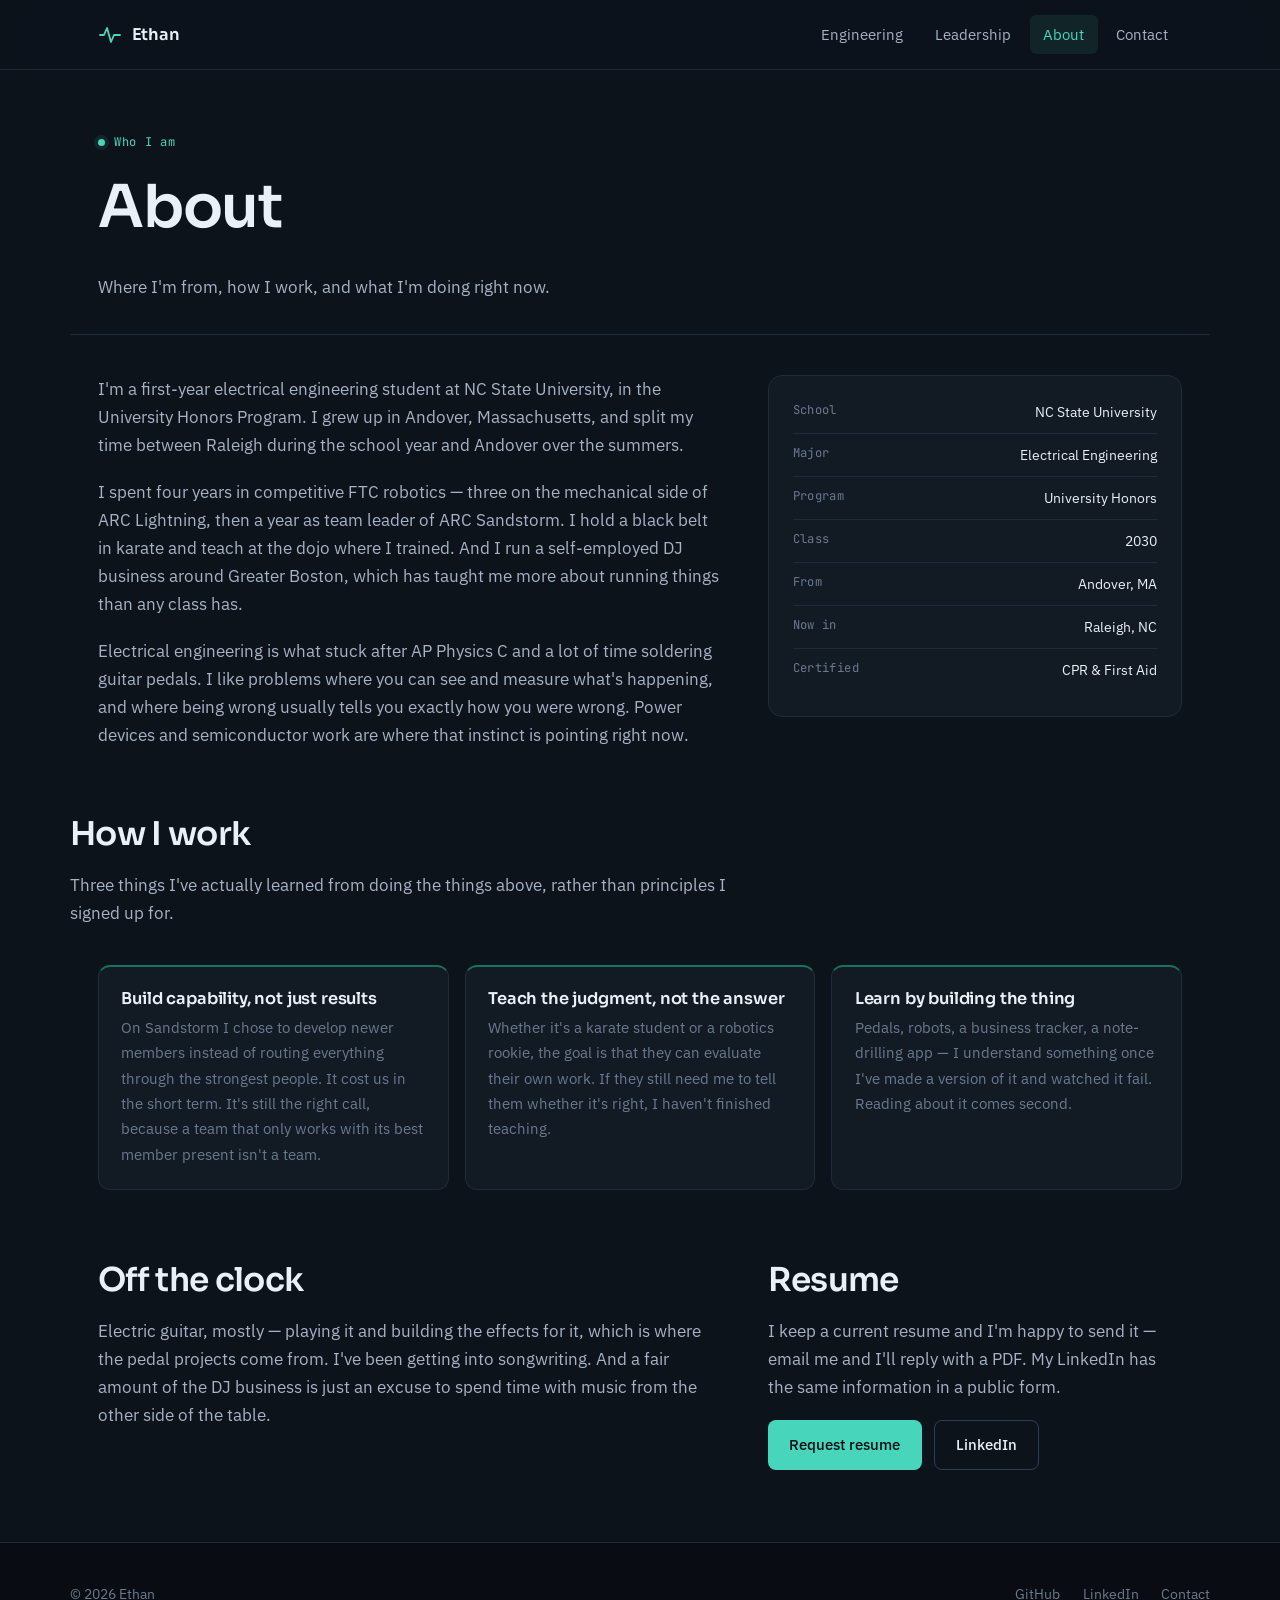
==== commit 10fae548: "Site files version 3." ====
--- a/about.html
+++ b/about.html
@@ -4,7 +4,7 @@
 <meta charset="UTF-8">
 <meta name="viewport" content="width=device-width, initial-scale=1.0">
 <title>About | Ethan</title>
-<meta name="description" content="Background, the principles behind how I make decisions, and my resume.">
+<meta name="description" content="Where I'm from, how I work, what I'm doing now, and how to get a resume.">
 <link rel="preconnect" href="https://fonts.googleapis.com">
 <link rel="preconnect" href="https://fonts.gstatic.com" crossorigin>
 <link href="https://fonts.googleapis.com/css2?family=IBM+Plex+Sans:wght@400;500&family=JetBrains+Mono:wght@400;500&family=Sora:wght@500;600&display=swap" rel="stylesheet">
@@ -30,51 +30,68 @@
 </nav>
 
 <div class="page-head">
+  <span class="eyebrow">Who I am</span>
   <h1>About</h1>
-  <p>Where I come from, how I make decisions, and where this is going.</p>
+  <p>Where I'm from, how I work, and what I'm doing right now.</p>
 </div>
 
-<section class="wide" style="padding-bottom:1rem;">
-  <div style="max-width:64ch;">
+<div class="about-grid">
+  <div class="doc">
     <p>I'm a first-year electrical engineering student at NC State University, in the University Honors Program. I grew up in Andover, Massachusetts, and split my time between Raleigh during the school year and Andover over the summers.</p>
-    <p>Outside of class I hold a black belt in karate and have taught it for several years, I spent four years in competitive FTC robotics — three as mechanical lead on ARC Lightning, then a year as team leader of ARC Sandstorm — and I run a self-employed DJ business around Greater Boston. Electrical engineering is what stuck after AP Physics C and a lot of time soldering guitar pedals: I like problems where you can see and measure what's happening, and where being wrong usually tells you exactly how you were wrong.</p>
+    <p>I spent four years in competitive FTC robotics — three on the mechanical side of ARC Lightning, then a year as team leader of ARC Sandstorm. I hold a black belt in karate and teach at the dojo where I trained. And I run a self-employed DJ business around Greater Boston, which has taught me more about running things than any class has.</p>
+    <p>Electrical engineering is what stuck after AP Physics C and a lot of time soldering guitar pedals. I like problems where you can see and measure what's happening, and where being wrong usually tells you exactly how you were wrong. Power devices and semiconductor work are where that instinct is pointing right now.</p>
+  </div>
+  <div class="facts">
+    <dl>
+      <div class="row"><dt>School</dt><dd>NC State University</dd></div>
+      <div class="row"><dt>Major</dt><dd>Electrical Engineering</dd></div>
+      <div class="row"><dt>Program</dt><dd>University Honors</dd></div>
+      <div class="row"><dt>Class</dt><dd>2030</dd></div>
+      <div class="row"><dt>From</dt><dd>Andover, MA</dd></div>
+      <div class="row"><dt>Now in</dt><dd>Raleigh, NC</dd></div>
+      <div class="row"><dt>Certified</dt><dd>CPR &amp; First Aid</dd></div>
+    </dl>
+  </div>
+</div>
+
+<section style="padding-top:0.5rem; padding-bottom:0.5rem;">
+  <div class="wide" style="padding-bottom:1.2rem;">
+    <h2>How I work</h2>
+    <p>Three things I've actually learned from doing the things above, rather than principles I signed up for.</p>
+  </div>
+  <div class="ways">
+    <div class="way">
+      <h4>Build capability, not just results</h4>
+      <p>On Sandstorm I chose to develop newer members instead of routing everything through the strongest people. It cost us in the short term. It's still the right call, because a team that only works with its best member present isn't a team.</p>
+    </div>
+    <div class="way">
+      <h4>Teach the judgment, not the answer</h4>
+      <p>Whether it's a karate student or a robotics rookie, the goal is that they can evaluate their own work. If they still need me to tell them whether it's right, I haven't finished teaching.</p>
+    </div>
+    <div class="way">
+      <h4>Learn by building the thing</h4>
+      <p>Pedals, robots, a business tracker, a note-drilling app — I understand something once I've made a version of it and watched it fail. Reading about it comes second.</p>
+    </div>
   </div>
 </section>
 
-<section style="padding-top:1rem; padding-bottom:1rem;">
-  <div class="wide" style="padding-inline:0;">
-    <div style="max-width:64ch; padding-inline:1.75rem; margin-inline:auto;">
-      <h2>How I decide things</h2>
-      <p>Five principles from martial arts training. They're most useful in gray areas — situations where more than one reasonable value is in tension and there's no obviously correct answer.</p>
+<div class="about-grid" style="padding-top:2rem;">
+  <div class="doc">
+    <h2>Off the clock</h2>
+    <p>Electric guitar, mostly — playing it and building the effects for it, which is where the pedal projects come from. I've been getting into songwriting. And a fair amount of the DJ business is just an excuse to spend time with music from the other side of the table.</p>
+  </div>
+  <div class="doc">
+    <h2>Resume</h2>
+    <p>I keep a current resume and I'm happy to send it — email me and I'll reply with a PDF. My LinkedIn has the same information in a public form.</p>
+    <div class="hero-actions" style="margin-top:1rem;">
+      <a class="btn btn-primary" href="mailto:you@example.com?subject=Resume%20request">Request resume</a>
+      <a class="btn btn-ghost" href="https://linkedin.com/in/yourusername" target="_blank" rel="noopener">LinkedIn</a>
     </div>
+    <!-- If you later decide to host a public PDF, drop resume.pdf in this folder and add:
+         <a class="btn btn-primary" href="resume.pdf">Download resume</a>
+         Strip your phone number and street address from that version first. -->
   </div>
-  <div class="principles">
-    <div class="principle"><h4>Effort</h4><p>Showing up consistently matters more than any single result, whether that's a match or a competition deadline.</p></div>
-    <div class="principle"><h4>Etiquette</h4><p>How you treat people when you don't have to says more about your standards than claiming them does.</p></div>
-    <div class="principle"><h4>Sincerity</h4><p>Give a straightforward answer, even when a vaguer one would be easier in the moment.</p></div>
-    <div class="principle"><h4>Self-control</h4><p>Staying level under pressure — a match, a deadline, a circuit that won't behave — is a practiced skill, not a trait.</p></div>
-    <div class="principle"><h4>Character</h4><p>What you do when nobody is watching or scoring it is the real measure.</p></div>
-  </div>
-  <div style="max-width:64ch; padding-inline:1.75rem; margin-inline:auto;">
-    <p style="font-size:0.95rem;">The clearest example: as team leader of ARC Sandstorm, choosing to build up newer members' skills rather than routing every hard problem through the most experienced people, even though it cost us ground competitively in the short term.</p>
-  </div>
-</section>
-
-<section class="wide" style="padding-top:1rem;">
-  <div style="max-width:64ch;">
-    <h2>Where this is going</h2>
-    <p>Near term: a summer 2027 engineering internship, and finding my way into semiconductor device research here at NC State. Further out I'm drawn to power electronics and device work specifically — the corner of EE where a small design decision has a direct physical consequence you can measure.</p>
-  </div>
-</section>
-
-<section class="wide" style="padding-top:0.5rem;">
-  <div style="max-width:64ch;">
-    <h2>Resume</h2>
-    <p>A current copy, as a PDF.</p>
-    <a class="btn btn-primary" href="resume.pdf">Download resume</a>
-    <!-- Add your resume.pdf to this folder before deploying, or point this href elsewhere -->
-  </div>
-</section>
+</div>
 
 <footer class="site-footer">
   <div class="footer-row">
@@ -82,7 +99,7 @@
     <ul class="footer-links">
       <li><a href="https://github.com/yourusername">GitHub</a></li>
       <li><a href="https://linkedin.com/in/yourusername">LinkedIn</a></li>
-      <li><a href="mailto:you@example.com">Email</a></li>
+      <li><a href="contact.html">Contact</a></li>
     </ul>
   </div>
 </footer>
--- a/css/style.css
+++ b/css/style.css
@@ -9,17 +9,19 @@
   --line: #1F2B3A;
   --line-hi: #2E3F55;
 
-  --text: #E9EEF5;
-  --text-soft: #A3B1C2;
-  --text-dim: #68788C;
-
-  /* Signal = engineering. Power = leadership. Encodes section, not decoration. */
+  --text: #EAF0F7;
+  --text-soft: #A6B3C4;
+  --text-dim: #6A7A8E;
+
   --signal: #47D6BC;
   --signal-deep: #1C6F62;
-  --signal-wash: rgba(71, 214, 188, 0.08);
+  --signal-wash: rgba(71, 214, 188, 0.09);
   --power: #E9A542;
   --power-deep: #7A5416;
-  --power-wash: rgba(233, 165, 66, 0.08);
+  --power-wash: rgba(233, 165, 66, 0.09);
+  --third: #8FA3FF;
+  --third-deep: #3E4C93;
+  --third-wash: rgba(143, 163, 255, 0.09);
 
   --accent: var(--signal);
   --accent-deep: var(--signal-deep);
@@ -29,8 +31,9 @@
   --font-body: 'IBM Plex Sans', sans-serif;
   --font-mono: 'JetBrains Mono', monospace;
 
-  --doc: 720px;
   --wide: 1140px;
+  --doc: 64ch;
+  --ease: cubic-bezier(0.4, 0, 0.2, 1);
 }
 
 body.t-power { --accent: var(--power); --accent-deep: var(--power-deep); --accent-wash: var(--power-wash); }
@@ -43,11 +46,7 @@
 
 @media (prefers-reduced-motion: reduce) {
   html { scroll-behavior: auto; }
-  *, *::before, *::after {
-    animation-duration: 0.01ms !important;
-    animation-iteration-count: 1 !important;
-    transition-duration: 0.01ms !important;
-  }
+  *, *::before, *::after { animation: none !important; transition: none !important; }
 }
 
 body {
@@ -68,445 +67,426 @@
   margin: 0 0 0.55em;
   color: var(--text);
 }
-
-h1 { font-size: clamp(2.3rem, 5vw, 3.6rem); }
+h1 { font-size: clamp(2.3rem, 5vw, 3.7rem); }
 h2 { font-size: clamp(1.5rem, 3vw, 2.05rem); }
-h3 { font-size: 1.28rem; letter-spacing: -0.015em; }
-h4 { font-size: 1.02rem; font-weight: 500; letter-spacing: -0.01em; }
+h3 { font-size: 1.26rem; letter-spacing: -0.015em; }
+h4 { font-size: 1rem; font-weight: 500; letter-spacing: -0.01em; }
 
 p { margin: 0 0 1.15em; max-width: 68ch; color: var(--text-soft); }
 a { color: inherit; }
-
-.doc { max-width: var(--doc); margin-inline: auto; }
+button { font: inherit; }
+
 .wide { max-width: var(--wide); margin-inline: auto; }
+.doc { max-width: var(--doc); }
 section { padding: 4rem 1.75rem; }
 
-:focus-visible { outline: 2px solid var(--accent); outline-offset: 3px; border-radius: 2px; }
+:focus-visible { outline: 2px solid var(--accent); outline-offset: 3px; border-radius: 3px; }
 ::selection { background: var(--accent); color: var(--void); }
 
-.meta {
-  font-family: var(--font-mono);
-  font-size: 0.76rem;
-  letter-spacing: 0.04em;
-  color: var(--text-dim);
+.mono { font-family: var(--font-mono); font-size: 0.76rem; letter-spacing: 0.04em; color: var(--text-dim); }
+
+.eyebrow {
+  display: inline-flex; align-items: center; gap: 0.55rem;
+  font-family: var(--font-mono); font-size: 0.75rem; letter-spacing: 0.06em;
+  color: var(--accent); margin-bottom: 1.3rem;
+}
+.eyebrow::before {
+  content: ""; width: 7px; height: 7px; border-radius: 50%;
+  background: var(--accent); box-shadow: 0 0 0 4px var(--accent-wash);
 }
 
 /* ==========================================================================
    Nav
    ========================================================================== */
 .site-nav {
-  position: sticky;
-  top: 0;
-  z-index: 30;
-  background: rgba(13, 19, 27, 0.82);
+  position: sticky; top: 0; z-index: 30;
+  background: rgba(13, 19, 27, 0.8);
   backdrop-filter: blur(14px) saturate(1.4);
   border-bottom: 1px solid var(--line);
 }
-
 .nav-row {
-  max-width: var(--wide);
-  margin-inline: auto;
+  max-width: var(--wide); margin-inline: auto;
   padding: 0.95rem 1.75rem;
-  display: flex;
-  align-items: center;
-  justify-content: space-between;
-}
-
+  display: flex; align-items: center; justify-content: space-between;
+}
 .brand {
-  display: inline-flex;
-  align-items: center;
-  gap: 0.6rem;
-  text-decoration: none;
-  font-family: var(--font-display);
-  font-weight: 600;
-  font-size: 1.02rem;
-  letter-spacing: -0.01em;
+  display: inline-flex; align-items: center; gap: 0.6rem;
+  text-decoration: none; font-family: var(--font-display);
+  font-weight: 600; font-size: 1.02rem; letter-spacing: -0.01em;
 }
 .brand svg { width: 24px; height: 24px; flex: none; color: var(--accent); }
 
-.nav-links { display: flex; gap: 0.35rem; list-style: none; margin: 0; padding: 0; }
-
+.nav-links { display: flex; gap: 0.3rem; list-style: none; margin: 0; padding: 0; }
 .nav-links a {
-  display: block;
-  text-decoration: none;
-  color: var(--text-soft);
-  font-size: 0.93rem;
-  padding: 0.4rem 0.85rem;
-  border-radius: 6px;
-  transition: color 0.18s ease, background 0.18s ease;
+  display: block; text-decoration: none; color: var(--text-soft);
+  font-size: 0.93rem; padding: 0.42rem 0.85rem; border-radius: 6px;
+  transition: color 0.18s var(--ease), background 0.18s var(--ease);
 }
 .nav-links a:hover { color: var(--text); background: var(--panel-hi); }
 .nav-links a[aria-current="page"] { color: var(--accent); background: var(--accent-wash); }
 
 .nav-toggle {
-  display: none;
-  background: var(--panel);
-  border: 1px solid var(--line);
-  border-radius: 7px;
-  width: 40px; height: 36px;
-  cursor: pointer;
-  padding: 0;
+  display: none; background: var(--panel); border: 1px solid var(--line);
+  border-radius: 7px; width: 40px; height: 36px; cursor: pointer; padding: 0;
 }
 .nav-toggle span, .nav-toggle::before, .nav-toggle::after {
-  content: ""; display: block;
-  width: 17px; height: 1.5px;
-  background: var(--text-soft);
-  margin: 4.5px auto;
-}
-
+  content: ""; display: block; width: 17px; height: 1.5px;
+  background: var(--text-soft); margin: 4.5px auto;
+}
 @media (max-width: 760px) {
   .nav-toggle { display: block; }
   .nav-links {
     position: absolute; top: 100%; left: 0; right: 0;
-    flex-direction: column; gap: 0;
-    background: var(--base);
-    border-bottom: 1px solid var(--line);
-    padding: 0.6rem 1.75rem 1.1rem;
-    display: none;
+    flex-direction: column; gap: 0; background: var(--base);
+    border-bottom: 1px solid var(--line); padding: 0.6rem 1.75rem 1.1rem; display: none;
   }
   .nav-links.open { display: flex; }
   .nav-links a { padding: 0.7rem 0.6rem; }
 }
 
 /* ==========================================================================
-   Hero
+   Hero + interactive scope
    ========================================================================== */
 .hero {
   position: relative;
-  max-width: var(--wide);
-  margin-inline: auto;
+  max-width: var(--wide); margin-inline: auto;
   padding: 4.5rem 1.75rem 3rem;
-  display: grid;
-  grid-template-columns: 1.25fr 0.95fr;
-  gap: 3.5rem;
-  align-items: center;
-}
-
+  display: grid; grid-template-columns: 1.2fr 1fr; gap: 3.5rem; align-items: center;
+}
 .hero h1 { margin-bottom: 0.5em; }
 .hero .lede { font-size: 1.12rem; max-width: 46ch; }
-
-.eyebrow {
-  display: inline-flex;
-  align-items: center;
-  gap: 0.55rem;
-  font-family: var(--font-mono);
-  font-size: 0.75rem;
-  letter-spacing: 0.06em;
-  color: var(--accent);
-  margin-bottom: 1.4rem;
-}
-.eyebrow::before {
-  content: "";
-  width: 7px; height: 7px;
-  border-radius: 50%;
-  background: var(--accent);
-  box-shadow: 0 0 0 4px var(--accent-wash);
-}
-
 .hero-actions { display: flex; flex-wrap: wrap; gap: 0.75rem; margin-top: 1.8rem; }
 
 .scope {
-  border: 1px solid var(--line);
-  border-radius: 14px;
+  position: relative;
+  border: 1px solid var(--line); border-radius: 14px;
   background:
     linear-gradient(var(--line) 1px, transparent 1px) 0 0 / 100% 34px,
     linear-gradient(90deg, var(--line) 1px, transparent 1px) 0 0 / 34px 100%,
     var(--panel);
-  padding: 1.1rem;
-  position: relative;
-  overflow: hidden;
-}
-.scope svg { display: block; width: 100%; height: auto; position: relative; z-index: 1; }
-
-.trace {
-  fill: none;
-  stroke: var(--signal);
-  stroke-width: 2;
-  stroke-linecap: round;
-  stroke-linejoin: round;
-  stroke-dasharray: 1400;
-  stroke-dashoffset: 1400;
-  animation: draw 2.2s cubic-bezier(0.4, 0, 0.2, 1) 0.3s forwards;
-}
-.trace-2 { stroke: var(--power); opacity: 0.5; animation-delay: 0.8s; }
-
-@keyframes draw { to { stroke-dashoffset: 0; } }
-@media (prefers-reduced-motion: reduce) { .trace { stroke-dashoffset: 0; } }
-
-.scope-readout {
-  position: relative; z-index: 1;
-  display: flex; justify-content: space-between; gap: 1rem;
-  margin-top: 0.9rem; padding-top: 0.8rem;
-  border-top: 1px solid var(--line);
-}
-.scope-readout div { font-family: var(--font-mono); font-size: 0.71rem; color: var(--text-dim); }
-.scope-readout b { display: block; font-weight: 500; color: var(--text-soft); font-size: 0.79rem; }
-
-@media (max-width: 900px) {
-  .hero { grid-template-columns: 1fr; gap: 2.5rem; padding-top: 3rem; }
-}
-
-/* ==========================================================================
-   Buttons
+  padding: 1rem 1rem 0.9rem;
+  cursor: crosshair;
+  user-select: none;
+}
+.scope svg { display: block; width: 100%; height: auto; }
+.trace { fill: none; stroke-width: 2; stroke-linecap: round; stroke-linejoin: round; }
+.trace.ch1 { stroke: var(--signal); }
+.trace.ch2 { stroke: var(--power); opacity: 0.6; }
+.trace.off { opacity: 0; }
+.trace.drawing { transition: stroke-dashoffset 2.1s var(--ease); }
+
+.scope-bar {
+  display: flex; align-items: center; justify-content: space-between; gap: 1rem;
+  margin-top: 0.8rem; padding-top: 0.75rem; border-top: 1px solid var(--line);
+}
+.scope-readout { display: flex; gap: 1.4rem; }
+.scope-readout div { font-family: var(--font-mono); font-size: 0.7rem; color: var(--text-dim); }
+.scope-readout b { display: block; font-weight: 500; color: var(--text-soft); font-size: 0.79rem; font-variant-numeric: tabular-nums; }
+.scope-ch { display: flex; gap: 0.4rem; }
+.ch-btn {
+  font-family: var(--font-mono); font-size: 0.68rem; letter-spacing: 0.05em;
+  background: transparent; border: 1px solid var(--line-hi); color: var(--text-dim);
+  border-radius: 5px; padding: 0.22rem 0.55rem; cursor: pointer;
+  transition: all 0.18s var(--ease);
+}
+.ch-btn[aria-pressed="true"].ch1 { color: var(--signal); border-color: var(--signal-deep); background: var(--signal-wash); }
+.ch-btn[aria-pressed="true"].ch2 { color: var(--power); border-color: var(--power-deep); background: var(--power-wash); }
+.scope-hint {
+  font-family: var(--font-mono); font-size: 0.68rem; color: var(--text-dim);
+  text-align: right; margin-top: 0.45rem; letter-spacing: 0.03em;
+}
+@media (max-width: 900px) { .hero { grid-template-columns: 1fr; gap: 2.5rem; padding-top: 3rem; } }
+
+/* ==========================================================================
+   Buttons / links / chips
    ========================================================================== */
 .btn {
-  display: inline-block;
-  text-decoration: none;
-  font-size: 0.93rem;
-  font-weight: 500;
-  padding: 0.7rem 1.3rem;
-  border-radius: 8px;
-  border: 1px solid transparent;
-  transition: background 0.18s ease, border-color 0.18s ease, color 0.18s ease;
+  display: inline-flex; align-items: center; gap: 0.5rem;
+  text-decoration: none; font-size: 0.93rem; font-weight: 500;
+  padding: 0.7rem 1.3rem; border-radius: 8px; border: 1px solid transparent; cursor: pointer;
+  transition: background 0.18s var(--ease), border-color 0.18s var(--ease), color 0.18s var(--ease);
 }
 .btn-primary { background: var(--accent); color: var(--void); }
 .btn-primary:hover { background: var(--text); }
-.btn-ghost { border-color: var(--line-hi); color: var(--text); }
+.btn-ghost { border-color: var(--line-hi); color: var(--text); background: transparent; }
 .btn-ghost:hover { border-color: var(--accent); color: var(--accent); background: var(--accent-wash); }
+.btn-sm { font-size: 0.82rem; padding: 0.45rem 0.9rem; }
 
 .link {
-  color: var(--accent);
-  text-decoration: none;
-  border-bottom: 1px solid var(--accent-deep);
-  padding-bottom: 1px;
-  transition: border-color 0.18s ease;
+  color: var(--accent); text-decoration: none;
+  border-bottom: 1px solid var(--accent-deep); padding-bottom: 1px;
+  transition: border-color 0.18s var(--ease);
 }
 .link:hover { border-bottom-color: var(--accent); }
 
-/* ==========================================================================
-   Pillars
-   ========================================================================== */
+.tag {
+  display: inline-block; font-family: var(--font-mono); font-size: 0.73rem; letter-spacing: 0.03em;
+  color: var(--accent); background: var(--accent-wash); border: 1px solid var(--accent-deep);
+  border-radius: 5px; padding: 0.16rem 0.55rem;
+}
+.tag-row { display: flex; flex-wrap: wrap; gap: 0.45rem; margin: 0; padding: 0; list-style: none; }
+
+.chip {
+  font-family: var(--font-mono); font-size: 0.76rem; letter-spacing: 0.04em;
+  background: transparent; color: var(--text-dim);
+  border: 1px solid var(--line-hi); border-radius: 999px; padding: 0.4rem 0.95rem; cursor: pointer;
+  transition: all 0.18s var(--ease);
+}
+.chip:hover { color: var(--text); border-color: var(--text-dim); }
+.chip[aria-pressed="true"] { color: var(--accent); border-color: var(--accent-deep); background: var(--accent-wash); }
+.chip-row { display: flex; flex-wrap: wrap; gap: 0.5rem; }
+
+/* ==========================================================================
+   Home: now strip, pillars, work list, feature
+   ========================================================================== */
+.now-strip {
+  max-width: var(--wide); margin-inline: auto; padding: 0 1.75rem 3rem;
+}
+.now-grid {
+  display: grid; grid-template-columns: repeat(3, 1fr);
+  border: 1px solid var(--line); border-radius: 12px; overflow: hidden; background: var(--panel);
+}
+.now-cell { padding: 1.15rem 1.4rem; border-right: 1px solid var(--line); }
+.now-cell:last-child { border-right: none; }
+.now-cell .mono { display: block; margin-bottom: 0.3rem; }
+.now-cell b { font-weight: 500; color: var(--text); font-size: 0.97rem; }
+@media (max-width: 760px) { .now-grid { grid-template-columns: 1fr; } .now-cell { border-right: none; border-bottom: 1px solid var(--line); } .now-cell:last-child { border-bottom: none; } }
+
 .pillars {
-  max-width: var(--wide);
-  margin-inline: auto;
-  padding: 2rem 1.75rem 4rem;
-  display: grid;
-  grid-template-columns: repeat(3, 1fr);
-  gap: 1.15rem;
-}
-
+  max-width: var(--wide); margin-inline: auto; padding: 0 1.75rem 3.5rem;
+  display: grid; grid-template-columns: repeat(3, 1fr); gap: 1.15rem;
+}
 .pillar {
-  position: relative;
-  display: block;
-  text-decoration: none;
-  background: var(--panel);
-  border: 1px solid var(--line);
-  border-radius: 14px;
-  padding: 1.75rem 1.6rem;
-  overflow: hidden;
-  transition: border-color 0.2s ease, transform 0.2s ease, background 0.2s ease;
+  position: relative; display: block; text-decoration: none;
+  background: var(--panel); border: 1px solid var(--line); border-radius: 14px;
+  padding: 1.75rem 1.6rem; overflow: hidden;
+  transition: border-color 0.2s var(--ease), transform 0.2s var(--ease), background 0.2s var(--ease);
 }
 .pillar::before {
-  content: "";
-  position: absolute; top: 0; left: 0; right: 0; height: 2px;
-  background: var(--card-accent, var(--signal));
-  opacity: 0; transition: opacity 0.2s ease;
+  content: ""; position: absolute; top: 0; left: 0; right: 0; height: 2px;
+  background: var(--card-accent, var(--signal)); opacity: 0; transition: opacity 0.2s var(--ease);
 }
 .pillar:hover { border-color: var(--line-hi); background: var(--panel-hi); transform: translateY(-2px); }
 .pillar:hover::before { opacity: 1; }
-
 .pillar svg { width: 26px; height: 26px; color: var(--card-accent, var(--signal)); margin-bottom: 1.1rem; }
 .pillar h3 { margin-bottom: 0.45rem; font-size: 1.15rem; }
 .pillar p { font-size: 0.93rem; margin: 0; color: var(--text-dim); }
-
 .pillar-eng { --card-accent: var(--signal); }
 .pillar-lead { --card-accent: var(--power); }
-.pillar-about { --card-accent: var(--text-soft); }
-
+.pillar-about { --card-accent: var(--third); }
 @media (max-width: 900px) { .pillars { grid-template-columns: 1fr; } }
 
-/* ==========================================================================
-   Feature panel
-   ========================================================================== */
+.work-list { max-width: var(--wide); margin-inline: auto; padding: 0 1.75rem 3.5rem; }
+.work-list h2 { margin-bottom: 1.2rem; }
+.work-row {
+  display: grid; grid-template-columns: 1.1fr 2fr auto; gap: 1.5rem; align-items: center;
+  padding: 1.1rem 0; border-top: 1px solid var(--line); text-decoration: none;
+  transition: background 0.18s var(--ease);
+}
+.work-row:last-child { border-bottom: 1px solid var(--line); }
+.work-row:hover { background: var(--panel); margin-inline: -1rem; padding-inline: 1rem; border-radius: 8px; }
+.work-row h4 { margin: 0; font-size: 1.02rem; }
+.work-row p { margin: 0; font-size: 0.93rem; color: var(--text-dim); }
+.work-row .mono { white-space: nowrap; }
+@media (max-width: 760px) { .work-row { grid-template-columns: 1fr; gap: 0.35rem; } }
+
 .feature { max-width: var(--wide); margin: 0 auto 4rem; padding-inline: 1.75rem; }
-
 .feature-panel {
-  position: relative;
-  background: var(--panel);
-  border: 1px solid var(--line);
-  border-radius: 16px;
-  padding: 2.2rem 2.3rem;
-  display: grid;
-  grid-template-columns: 1fr auto;
-  gap: 2rem;
-  align-items: center;
-  overflow: hidden;
-}
-.feature-panel::before {
-  content: "";
-  position: absolute; left: 0; top: 0; bottom: 0; width: 3px;
-  background: var(--power);
-}
+  position: relative; background: var(--panel); border: 1px solid var(--line); border-radius: 16px;
+  padding: 2.2rem 2.3rem; display: grid; grid-template-columns: 1fr auto; gap: 2rem; align-items: center; overflow: hidden;
+}
+.feature-panel::before { content: ""; position: absolute; left: 0; top: 0; bottom: 0; width: 3px; background: var(--power); }
 .feature-panel h3 { margin: 0.7rem 0 0.6rem; }
 .feature-panel p { margin: 0; }
-
 @media (max-width: 760px) { .feature-panel { grid-template-columns: 1fr; padding: 1.9rem 1.6rem; } }
 
 /* ==========================================================================
-   Tags
-   ========================================================================== */
-.tag {
-  display: inline-block;
-  font-family: var(--font-mono);
-  font-size: 0.74rem;
-  letter-spacing: 0.03em;
-  color: var(--accent);
-  background: var(--accent-wash);
-  border: 1px solid var(--accent-deep);
-  border-radius: 5px;
-  padding: 0.18rem 0.55rem;
-}
-.tag-row { display: flex; flex-wrap: wrap; gap: 0.45rem; margin: 0 0 1.3rem; padding: 0; list-style: none; }
-
-/* ==========================================================================
    Page head
    ========================================================================== */
-.page-head {
-  max-width: var(--wide);
-  margin-inline: auto;
-  padding: 3.5rem 1.75rem 1.2rem;
-  border-bottom: 1px solid var(--line);
-}
-.page-head p { font-size: 1.08rem; max-width: 58ch; margin-bottom: 0.4rem; }
-
-/* ==========================================================================
-   Entries
-   ========================================================================== */
-.entry-group { max-width: var(--wide); margin-inline: auto; padding: 2.5rem 1.75rem 1rem; }
-.entry-group > h2 { margin-bottom: 1.6rem; }
-
-.entry {
-  display: grid;
-  grid-template-columns: 240px 1fr;
-  gap: 2.2rem;
-  background: var(--panel);
-  border: 1px solid var(--line);
-  border-radius: 14px;
-  padding: 1.8rem;
-  margin-bottom: 1.15rem;
-  transition: border-color 0.2s ease;
-}
-.entry:hover { border-color: var(--line-hi); }
-.entry.no-thumb { grid-template-columns: 1fr; }
-
-.entry .thumb {
-  border: 1px dashed var(--line-hi);
-  border-radius: 10px;
-  background: var(--panel-hi);
-  aspect-ratio: 4 / 3;
-  display: flex; align-items: center; justify-content: center;
-  color: var(--text-dim);
-  font-family: var(--font-mono);
-  font-size: 0.75rem;
-}
-.entry-body h3 { margin-bottom: 0.7rem; }
-.entry-body p:last-child { margin-bottom: 0; }
+.page-head { max-width: var(--wide); margin-inline: auto; padding: 3.5rem 1.75rem 1.4rem; border-bottom: 1px solid var(--line); }
+.page-head p { font-size: 1.08rem; max-width: 58ch; margin-bottom: 0.6rem; }
+
+/* ==========================================================================
+   Engineering: filters + expandable project cards
+   ========================================================================== */
+.filters { max-width: var(--wide); margin-inline: auto; padding: 1.6rem 1.75rem 0.4rem; display: flex; align-items: center; gap: 1rem; flex-wrap: wrap; }
+.filters .mono { margin-right: 0.3rem; }
+
+.proj-grid { max-width: var(--wide); margin-inline: auto; padding: 1.4rem 1.75rem 2rem; display: grid; grid-template-columns: repeat(2, 1fr); gap: 1.15rem; }
+@media (max-width: 900px) { .proj-grid { grid-template-columns: 1fr; } }
+
+.proj {
+  background: var(--panel); border: 1px solid var(--line); border-radius: 14px; padding: 1.6rem;
+  transition: border-color 0.2s var(--ease), opacity 0.25s var(--ease), transform 0.25s var(--ease);
+  display: flex; flex-direction: column;
+}
+.proj:hover { border-color: var(--line-hi); }
+.proj.hide { display: none; }
+.proj-head { display: flex; justify-content: space-between; align-items: flex-start; gap: 1rem; margin-bottom: 0.9rem; }
+.proj-cat {
+  font-family: var(--font-mono); font-size: 0.7rem; letter-spacing: 0.06em; padding: 0.15rem 0.5rem;
+  border-radius: 4px; border: 1px solid; white-space: nowrap;
+}
+.cat-hardware { color: var(--signal); border-color: var(--signal-deep); background: var(--signal-wash); }
+.cat-robotics { color: var(--power); border-color: var(--power-deep); background: var(--power-wash); }
+.cat-software { color: var(--third); border-color: var(--third-deep); background: var(--third-wash); }
+.cat-research { color: var(--text-soft); border-color: var(--line-hi); background: var(--panel-hi); }
+.proj h3 { margin-bottom: 0.2rem; }
+.proj .spec-strip { margin-bottom: 1rem; }
+.proj p { font-size: 0.97rem; }
+.proj .thumb { margin-bottom: 1.1rem; aspect-ratio: 16 / 7; }
+
+.proj-more { display: grid; grid-template-rows: 0fr; transition: grid-template-rows 0.3s var(--ease); }
+.proj-more > div { overflow: hidden; }
+.proj.open .proj-more { grid-template-rows: 1fr; }
+.proj-more p:last-child { margin-bottom: 0; }
+.proj-more-inner { padding-top: 0.6rem; }
+.proj-toggle {
+  margin-top: auto; align-self: flex-start;
+  background: transparent; border: none; color: var(--accent); cursor: pointer; padding: 0.4rem 0;
+  font-size: 0.88rem; font-weight: 500; display: inline-flex; align-items: center; gap: 0.4rem;
+}
+.proj-toggle svg { width: 14px; height: 14px; transition: transform 0.25s var(--ease); }
+.proj.open .proj-toggle svg { transform: rotate(180deg); }
+
+.thumb {
+  border: 1px dashed var(--line-hi); border-radius: 10px; background: var(--panel-hi);
+  aspect-ratio: 4 / 3; display: flex; align-items: center; justify-content: center;
+  color: var(--text-dim); font-family: var(--font-mono); font-size: 0.75rem;
+}
 
 .spec-strip {
-  display: flex; flex-wrap: wrap;
-  gap: 0.35rem 1.5rem;
-  font-family: var(--font-mono);
-  font-size: 0.78rem;
-  color: var(--text-dim);
-  margin: 0 0 1.1rem;
-  padding-bottom: 1.1rem;
-  border-bottom: 1px solid var(--line);
+  display: flex; flex-wrap: wrap; gap: 0.3rem 1.4rem;
+  font-family: var(--font-mono); font-size: 0.78rem; color: var(--text-dim);
+  margin: 0 0 1.1rem; padding-bottom: 1rem; border-bottom: 1px solid var(--line);
 }
 .spec-strip b { font-weight: 400; color: var(--text-soft); }
 
 .status-tag {
-  display: inline-block;
-  font-family: var(--font-mono);
-  font-size: 0.72rem;
-  letter-spacing: 0.05em;
-  color: var(--power);
-  background: var(--power-wash);
-  border: 1px solid var(--power-deep);
-  border-radius: 5px;
-  padding: 0.15rem 0.5rem;
-  margin-bottom: 0.7rem;
-}
-
-@media (max-width: 760px) {
-  .entry { grid-template-columns: 1fr; gap: 1.4rem; padding: 1.5rem; }
-  .entry .thumb { aspect-ratio: 16 / 9; }
-}
-
-/* ==========================================================================
-   Timeline
-   ========================================================================== */
-.timeline { max-width: var(--wide); margin-inline: auto; padding: 1.5rem 1.75rem 2rem; }
+  display: inline-block; font-family: var(--font-mono); font-size: 0.72rem; letter-spacing: 0.05em;
+  color: var(--power); background: var(--power-wash); border: 1px solid var(--power-deep);
+  border-radius: 5px; padding: 0.15rem 0.5rem; margin-bottom: 0.7rem;
+}
+
+/* ==========================================================================
+   Leadership: tabbed threads with matching timelines
+   ========================================================================== */
+.tabs { max-width: var(--wide); margin-inline: auto; padding: 1.8rem 1.75rem 0; }
+.tab-list { display: flex; gap: 0.4rem; border-bottom: 1px solid var(--line); flex-wrap: wrap; }
+.tab {
+  background: transparent; border: none; border-bottom: 2px solid transparent; margin-bottom: -1px;
+  color: var(--text-dim); font-family: var(--font-display); font-weight: 500; font-size: 0.96rem;
+  padding: 0.8rem 1.1rem; cursor: pointer; display: inline-flex; align-items: center; gap: 0.55rem;
+  transition: color 0.18s var(--ease), border-color 0.18s var(--ease);
+}
+.tab::before { content: ""; width: 7px; height: 7px; border-radius: 50%; background: var(--tab-color); opacity: 0.45; }
+.tab:hover { color: var(--text); }
+.tab[aria-selected="true"] { color: var(--text); border-bottom-color: var(--tab-color); }
+.tab[aria-selected="true"]::before { opacity: 1; box-shadow: 0 0 0 3px color-mix(in srgb, var(--tab-color) 18%, transparent); }
+.tab-robotics { --tab-color: var(--power); }
+.tab-karate { --tab-color: var(--signal); }
+.tab-dj { --tab-color: var(--third); }
+
+.panel { display: none; }
+.panel.active { display: block; animation: fadein 0.35s var(--ease); }
+@keyframes fadein { from { opacity: 0; transform: translateY(6px); } to { opacity: 1; transform: none; } }
+
+.thread { max-width: var(--wide); margin-inline: auto; padding: 2.4rem 1.75rem 2rem; display: grid; grid-template-columns: 1fr 1.6fr; gap: 3rem; align-items: start; }
+.thread-intro { position: sticky; top: 5.5rem; }
+.thread-intro h2 { margin-bottom: 0.7rem; }
+.thread-intro .tag-row { margin-top: 1rem; }
+@media (max-width: 900px) { .thread { grid-template-columns: 1fr; gap: 1.5rem; } .thread-intro { position: static; } }
+
 .tl-track { border-left: 1px solid var(--line); margin-left: 0.5rem; padding-left: 2rem; }
-
-.tl-item { position: relative; padding-bottom: 2.6rem; }
+.tl-item { position: relative; padding-bottom: 2.4rem; }
 .tl-item:last-child { padding-bottom: 0.5rem; }
 .tl-item::before {
-  content: "";
-  position: absolute;
-  left: calc(-2rem - 5px);
-  top: 0.75rem;
-  width: 9px; height: 9px;
-  border-radius: 50%;
-  background: var(--base);
-  border: 2px solid var(--tl-accent, var(--line-hi));
-}
-.tl-item.is-current::before { background: var(--tl-accent, var(--accent)); }
-.tl-item h3 { margin-bottom: 0.5rem; }
-.tl-year {
-  font-family: var(--font-mono);
-  font-size: 0.76rem;
-  letter-spacing: 0.04em;
-  color: var(--tl-accent, var(--text-dim));
-  display: block;
-  margin-bottom: 0.3rem;
-}
-
-/* ==========================================================================
-   Principles
-   ========================================================================== */
-.principles {
-  max-width: var(--wide);
-  margin-inline: auto;
-  padding: 0.5rem 1.75rem 2rem;
-  display: grid;
-  grid-template-columns: repeat(auto-fit, minmax(195px, 1fr));
-  gap: 1rem;
-}
-.principle {
-  background: var(--panel);
-  border: 1px solid var(--line);
-  border-top: 2px solid var(--accent-deep);
-  border-radius: 0 0 10px 10px;
-  padding: 1.2rem 1.25rem;
-}
-.principle h4 { margin-bottom: 0.4rem; }
-.principle p { font-size: 0.9rem; margin: 0; color: var(--text-dim); }
+  content: ""; position: absolute; left: calc(-2rem - 5px); top: 0.7rem;
+  width: 9px; height: 9px; border-radius: 50%;
+  background: var(--base); border: 2px solid var(--tl-accent, var(--line-hi));
+}
+.tl-item.is-current::before { background: var(--tl-accent); box-shadow: 0 0 0 4px color-mix(in srgb, var(--tl-accent) 18%, transparent); }
+.tl-item h3 { margin-bottom: 0.45rem; }
+.tl-year { font-family: var(--font-mono); font-size: 0.75rem; letter-spacing: 0.04em; color: var(--tl-accent, var(--text-dim)); display: block; margin-bottom: 0.3rem; }
+.tl-item p:last-child { margin-bottom: 0; }
+
+.tl-feature {
+  margin-top: 1rem; background: var(--panel); border: 1px solid var(--line); border-radius: 12px; padding: 1.4rem 1.5rem;
+  border-left: 3px solid var(--tl-accent);
+}
+.tl-feature .status-tag { color: var(--tl-accent); border-color: color-mix(in srgb, var(--tl-accent) 45%, transparent); background: color-mix(in srgb, var(--tl-accent) 9%, transparent); }
+.tl-feature h4 { font-family: var(--font-display); font-weight: 600; font-size: 1.1rem; margin-bottom: 0.5rem; }
+
+.also { max-width: var(--wide); margin-inline: auto; padding: 1rem 1.75rem 3rem; }
+.also-grid { display: grid; grid-template-columns: repeat(2, 1fr); gap: 1rem; }
+.also-card { background: var(--panel); border: 1px solid var(--line); border-radius: 12px; padding: 1.3rem 1.4rem; }
+.also-card h4 { margin-bottom: 0.3rem; }
+.also-card p { margin: 0; font-size: 0.93rem; color: var(--text-dim); }
+@media (max-width: 760px) { .also-grid { grid-template-columns: 1fr; } }
+
+/* ==========================================================================
+   About
+   ========================================================================== */
+.about-grid { max-width: var(--wide); margin-inline: auto; padding: 2.5rem 1.75rem; display: grid; grid-template-columns: 1.5fr 1fr; gap: 3rem; align-items: start; }
+@media (max-width: 900px) { .about-grid { grid-template-columns: 1fr; } }
+
+.facts { background: var(--panel); border: 1px solid var(--line); border-radius: 14px; padding: 1.5rem; position: sticky; top: 5.5rem; }
+.facts dl { margin: 0; }
+.facts .row { display: flex; justify-content: space-between; gap: 1rem; padding: 0.55rem 0; border-top: 1px solid var(--line); font-size: 0.9rem; }
+.facts .row:first-child { border-top: none; padding-top: 0; }
+.facts dt { color: var(--text-dim); font-family: var(--font-mono); font-size: 0.76rem; letter-spacing: 0.03em; }
+.facts dd { margin: 0; text-align: right; color: var(--text); }
+@media (max-width: 900px) { .facts { position: static; } }
+
+.ways { max-width: var(--wide); margin-inline: auto; padding: 0 1.75rem 2rem; display: grid; grid-template-columns: repeat(3, 1fr); gap: 1rem; }
+.way { background: var(--panel); border: 1px solid var(--line); border-radius: 12px; padding: 1.4rem; border-top: 2px solid var(--accent-deep); }
+.way h4 { margin-bottom: 0.45rem; font-family: var(--font-display); font-weight: 600; font-size: 1.02rem; }
+.way p { margin: 0; font-size: 0.93rem; color: var(--text-dim); }
+@media (max-width: 900px) { .ways { grid-template-columns: 1fr; } }
 
 /* ==========================================================================
    Contact
    ========================================================================== */
-.contact-list { list-style: none; margin: 0; padding: 0; display: grid; gap: 0.7rem; max-width: 430px; }
-.contact-list a {
-  display: flex; align-items: center; gap: 0.9rem;
-  text-decoration: none;
-  background: var(--panel);
-  border: 1px solid var(--line);
-  border-radius: 10px;
-  padding: 0.95rem 1.2rem;
-  transition: border-color 0.2s ease, background 0.2s ease;
+.contact-grid { max-width: var(--wide); margin-inline: auto; padding: 2.5rem 1.75rem; display: grid; grid-template-columns: 1.3fr 1fr; gap: 2rem; align-items: start; }
+@media (max-width: 900px) { .contact-grid { grid-template-columns: 1fr; } }
+
+.contact-group { margin-bottom: 2.2rem; }
+.contact-group h2 { font-size: 1.15rem; margin-bottom: 0.3rem; }
+.contact-group > p { font-size: 0.93rem; color: var(--text-dim); margin-bottom: 1rem; }
+.contact-list { list-style: none; margin: 0; padding: 0; display: grid; gap: 0.7rem; }
+.contact-list a, .contact-list .copy-row {
+  display: flex; align-items: center; gap: 1rem; text-decoration: none;
+  background: var(--panel); border: 1px solid var(--line); border-radius: 10px; padding: 0.95rem 1.2rem;
+  transition: border-color 0.2s var(--ease), background 0.2s var(--ease);
 }
 .contact-list a:hover { border-color: var(--accent); background: var(--panel-hi); }
 .contact-list svg { width: 18px; height: 18px; color: var(--accent); flex: none; }
+.contact-list .lbl { font-weight: 500; color: var(--text); }
+.contact-list .sub { display: block; font-size: 0.83rem; color: var(--text-dim); font-weight: 400; }
+.copy-row { justify-content: space-between; }
+.copy-btn {
+  font-family: var(--font-mono); font-size: 0.72rem; letter-spacing: 0.04em; background: transparent;
+  border: 1px solid var(--line-hi); color: var(--text-dim); border-radius: 5px; padding: 0.3rem 0.65rem; cursor: pointer;
+  transition: all 0.18s var(--ease); white-space: nowrap;
+}
+.copy-btn:hover { color: var(--accent); border-color: var(--accent-deep); }
+.copy-btn.done { color: var(--signal); border-color: var(--signal-deep); background: var(--signal-wash); }
+
+.avail { background: var(--panel); border: 1px solid var(--line); border-radius: 14px; padding: 1.5rem; }
+.avail h3 { font-size: 1.05rem; margin-bottom: 0.9rem; }
+.avail ul { list-style: none; margin: 0; padding: 0; display: grid; gap: 0.75rem; }
+.avail li { display: grid; grid-template-columns: 10px 1fr; gap: 0.8rem; align-items: start; font-size: 0.93rem; color: var(--text-soft); }
+.avail li::before { content: ""; width: 8px; height: 8px; border-radius: 50%; margin-top: 0.5rem; background: var(--dot, var(--signal)); }
+.avail .dot-open { --dot: var(--signal); }
+.avail .dot-warm { --dot: var(--power); }
+.avail .dot-dim { --dot: var(--text-dim); }
+.avail .mono { display: block; margin-top: 1.1rem; padding-top: 0.9rem; border-top: 1px solid var(--line); }
 
 /* ==========================================================================
    Footer
    ========================================================================== */
-.site-footer { border-top: 1px solid var(--line); margin-top: 3rem; padding: 2.5rem 1.75rem; background: var(--void); }
-.footer-row {
-  max-width: var(--wide); margin-inline: auto;
-  display: flex; justify-content: space-between; flex-wrap: wrap; gap: 1rem;
-  font-size: 0.87rem; color: var(--text-dim);
-}
+.site-footer { border-top: 1px solid var(--line); margin-top: 2rem; padding: 2.5rem 1.75rem; background: var(--void); }
+.footer-row { max-width: var(--wide); margin-inline: auto; display: flex; justify-content: space-between; flex-wrap: wrap; gap: 1rem; font-size: 0.87rem; color: var(--text-dim); }
 .footer-links { display: flex; gap: 1.4rem; list-style: none; margin: 0; padding: 0; }
-.footer-links a { color: var(--text-dim); text-decoration: none; transition: color 0.18s ease; }
+.footer-links a { color: var(--text-dim); text-decoration: none; transition: color 0.18s var(--ease); }
 .footer-links a:hover { color: var(--accent); }
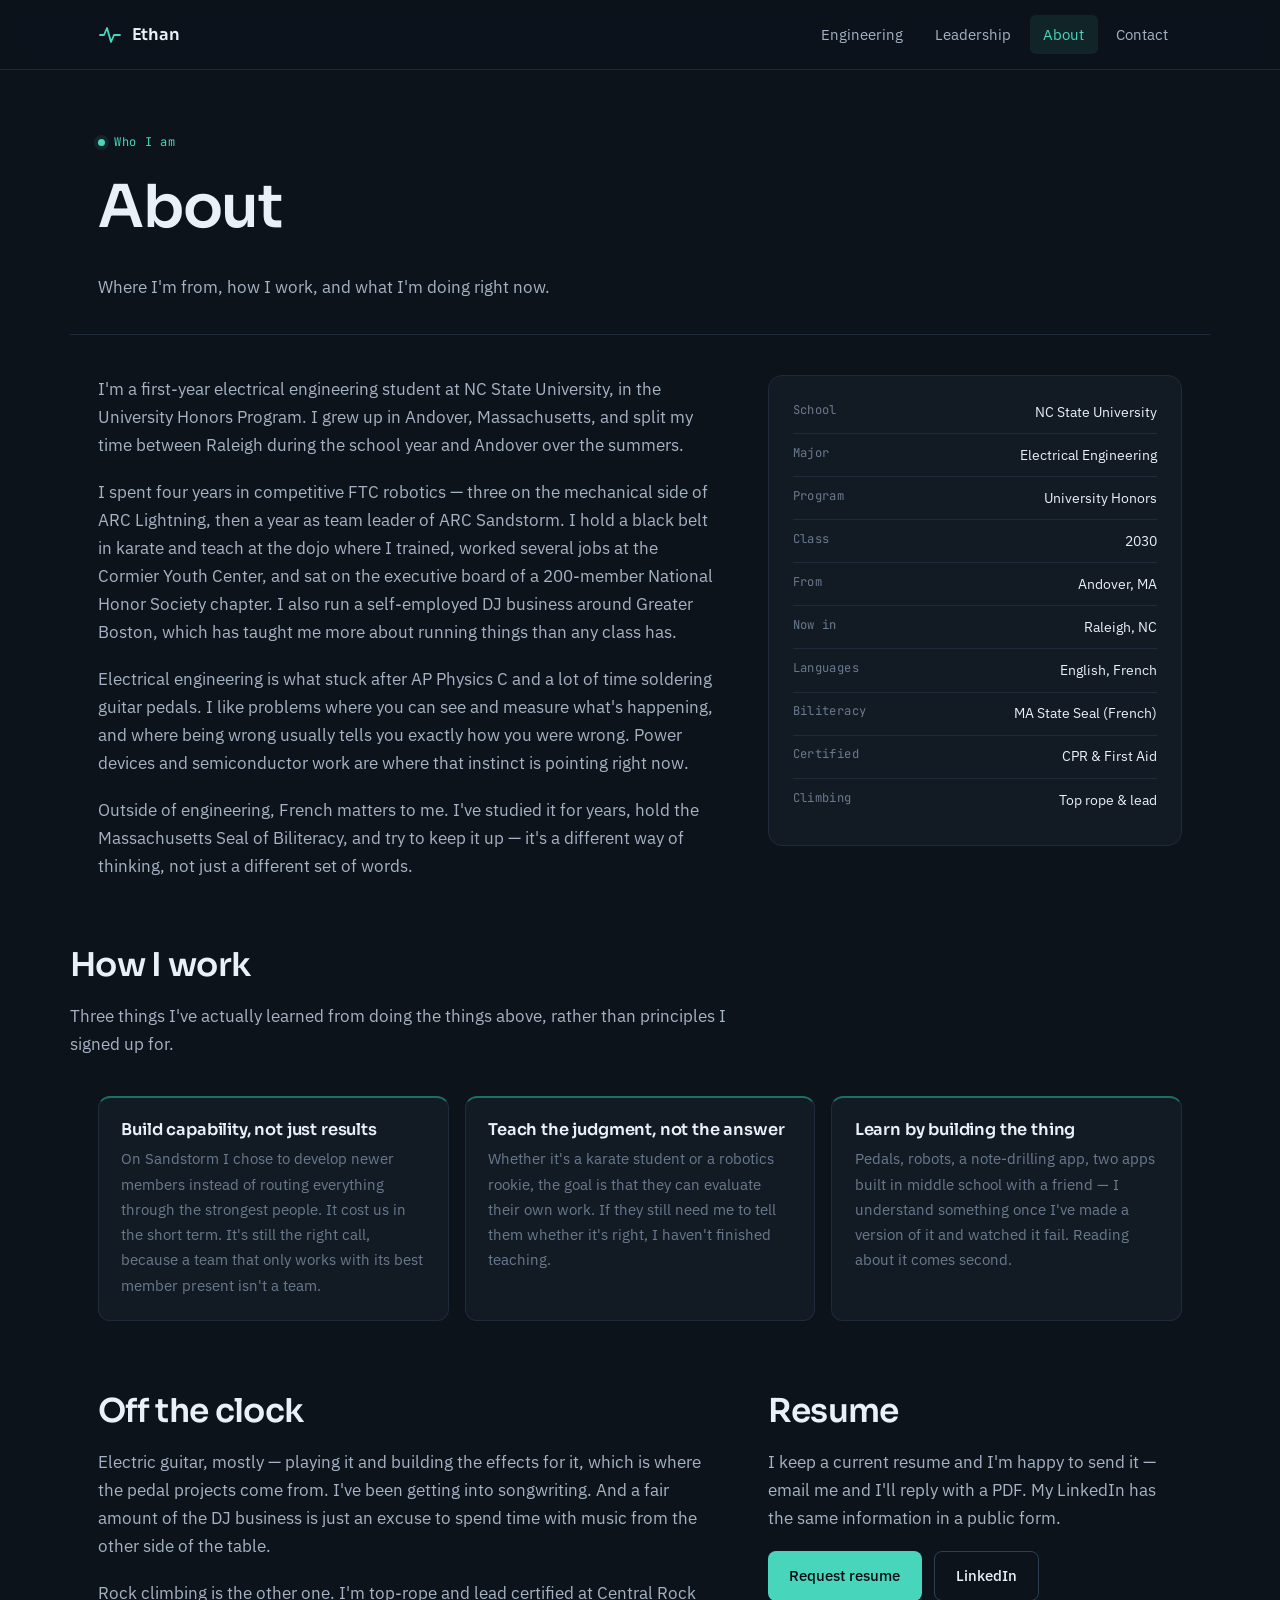
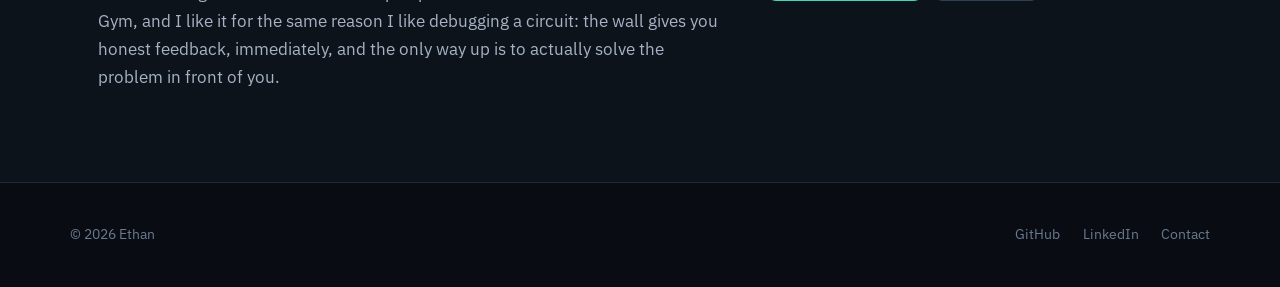
==== commit 54849412: "Uploading version 1.4" ====
--- a/about.html
+++ b/about.html
@@ -38,8 +38,9 @@
 <div class="about-grid">
   <div class="doc">
     <p>I'm a first-year electrical engineering student at NC State University, in the University Honors Program. I grew up in Andover, Massachusetts, and split my time between Raleigh during the school year and Andover over the summers.</p>
-    <p>I spent four years in competitive FTC robotics — three on the mechanical side of ARC Lightning, then a year as team leader of ARC Sandstorm. I hold a black belt in karate and teach at the dojo where I trained. And I run a self-employed DJ business around Greater Boston, which has taught me more about running things than any class has.</p>
+    <p>I spent four years in competitive FTC robotics — three on the mechanical side of ARC Lightning, then a year as team leader of ARC Sandstorm. I hold a black belt in karate and teach at the dojo where I trained, worked several jobs at the Cormier Youth Center, and sat on the executive board of a 200-member National Honor Society chapter. I also run a self-employed DJ business around Greater Boston, which has taught me more about running things than any class has.</p>
     <p>Electrical engineering is what stuck after AP Physics C and a lot of time soldering guitar pedals. I like problems where you can see and measure what's happening, and where being wrong usually tells you exactly how you were wrong. Power devices and semiconductor work are where that instinct is pointing right now.</p>
+    <p>Outside of engineering, French matters to me. I've studied it for years, hold the Massachusetts Seal of Biliteracy, and try to keep it up — it's a different way of thinking, not just a different set of words.</p>
   </div>
   <div class="facts">
     <dl>
@@ -49,7 +50,10 @@
       <div class="row"><dt>Class</dt><dd>2030</dd></div>
       <div class="row"><dt>From</dt><dd>Andover, MA</dd></div>
       <div class="row"><dt>Now in</dt><dd>Raleigh, NC</dd></div>
+      <div class="row"><dt>Languages</dt><dd>English, French</dd></div>
+      <div class="row"><dt>Biliteracy</dt><dd>MA State Seal (French)</dd></div>
       <div class="row"><dt>Certified</dt><dd>CPR &amp; First Aid</dd></div>
+      <div class="row"><dt>Climbing</dt><dd>Top rope &amp; lead</dd></div>
     </dl>
   </div>
 </div>
@@ -70,7 +74,7 @@
     </div>
     <div class="way">
       <h4>Learn by building the thing</h4>
-      <p>Pedals, robots, a business tracker, a note-drilling app — I understand something once I've made a version of it and watched it fail. Reading about it comes second.</p>
+      <p>Pedals, robots, a note-drilling app, two apps built in middle school with a friend — I understand something once I've made a version of it and watched it fail. Reading about it comes second.</p>
     </div>
   </div>
 </section>
@@ -79,6 +83,7 @@
   <div class="doc">
     <h2>Off the clock</h2>
     <p>Electric guitar, mostly — playing it and building the effects for it, which is where the pedal projects come from. I've been getting into songwriting. And a fair amount of the DJ business is just an excuse to spend time with music from the other side of the table.</p>
+    <p>Rock climbing is the other one. I'm top-rope and lead certified at Central Rock Gym, and I like it for the same reason I like debugging a circuit: the wall gives you honest feedback, immediately, and the only way up is to actually solve the problem in front of you.</p>
   </div>
   <div class="doc">
     <h2>Resume</h2>
--- a/css/style.css
+++ b/css/style.css
@@ -22,6 +22,12 @@
   --third: #8FA3FF;
   --third-deep: #3E4C93;
   --third-wash: rgba(143, 163, 255, 0.09);
+  --coral: #F0917F;
+  --coral-deep: #7E3A30;
+  --coral-wash: rgba(240, 145, 127, 0.09);
+  --leaf: #9BD37C;
+  --leaf-deep: #446B2C;
+  --leaf-wash: rgba(155, 211, 124, 0.09);
 
   --accent: var(--signal);
   --accent-deep: var(--signal-deep);
@@ -225,6 +231,11 @@
   border-radius: 5px; padding: 0.16rem 0.55rem;
 }
 .tag-row { display: flex; flex-wrap: wrap; gap: 0.45rem; margin: 0; padding: 0; list-style: none; }
+.tag-power { --accent: var(--power); --accent-deep: var(--power-deep); --accent-wash: var(--power-wash); }
+.tag-signal { --accent: var(--signal); --accent-deep: var(--signal-deep); --accent-wash: var(--signal-wash); }
+.tag-third { --accent: var(--third); --accent-deep: var(--third-deep); --accent-wash: var(--third-wash); }
+.tag-coral { --accent: var(--coral); --accent-deep: var(--coral-deep); --accent-wash: var(--coral-wash); }
+.tag-leaf { --accent: var(--leaf); --accent-deep: var(--leaf-deep); --accent-wash: var(--leaf-wash); }
 
 .chip {
   font-family: var(--font-mono); font-size: 0.76rem; letter-spacing: 0.04em;
@@ -312,7 +323,11 @@
 .filters { max-width: var(--wide); margin-inline: auto; padding: 1.6rem 1.75rem 0.4rem; display: flex; align-items: center; gap: 1rem; flex-wrap: wrap; }
 .filters .mono { margin-right: 0.3rem; }
 
-.proj-grid { max-width: var(--wide); margin-inline: auto; padding: 1.4rem 1.75rem 2rem; display: grid; grid-template-columns: repeat(2, 1fr); gap: 1.15rem; }
+.proj-section.hide { display: none; }
+.proj-section-head { max-width: var(--wide); margin-inline: auto; padding: 2.2rem 1.75rem 0; }
+.proj-section-head h2 { margin-bottom: 0.4rem; }
+.proj-section-head p { margin-bottom: 0; }
+.proj-grid { max-width: var(--wide); margin-inline: auto; padding: 1.4rem 1.75rem 1rem; display: grid; grid-template-columns: repeat(2, 1fr); gap: 1.15rem; }
 @media (max-width: 900px) { .proj-grid { grid-template-columns: 1fr; } }
 
 .proj {
@@ -331,6 +346,7 @@
 .cat-robotics { color: var(--power); border-color: var(--power-deep); background: var(--power-wash); }
 .cat-software { color: var(--third); border-color: var(--third-deep); background: var(--third-wash); }
 .cat-research { color: var(--text-soft); border-color: var(--line-hi); background: var(--panel-hi); }
+.cat-early { color: var(--coral); border-color: var(--coral-deep); background: var(--coral-wash); }
 .proj h3 { margin-bottom: 0.2rem; }
 .proj .spec-strip { margin-bottom: 1rem; }
 .proj p { font-size: 0.97rem; }
@@ -386,6 +402,8 @@
 .tab-robotics { --tab-color: var(--power); }
 .tab-karate { --tab-color: var(--signal); }
 .tab-dj { --tab-color: var(--third); }
+.tab-youth { --tab-color: var(--coral); }
+.tab-nhs { --tab-color: var(--leaf); }
 
 .panel { display: none; }
 .panel.active { display: block; animation: fadein 0.35s var(--ease); }
